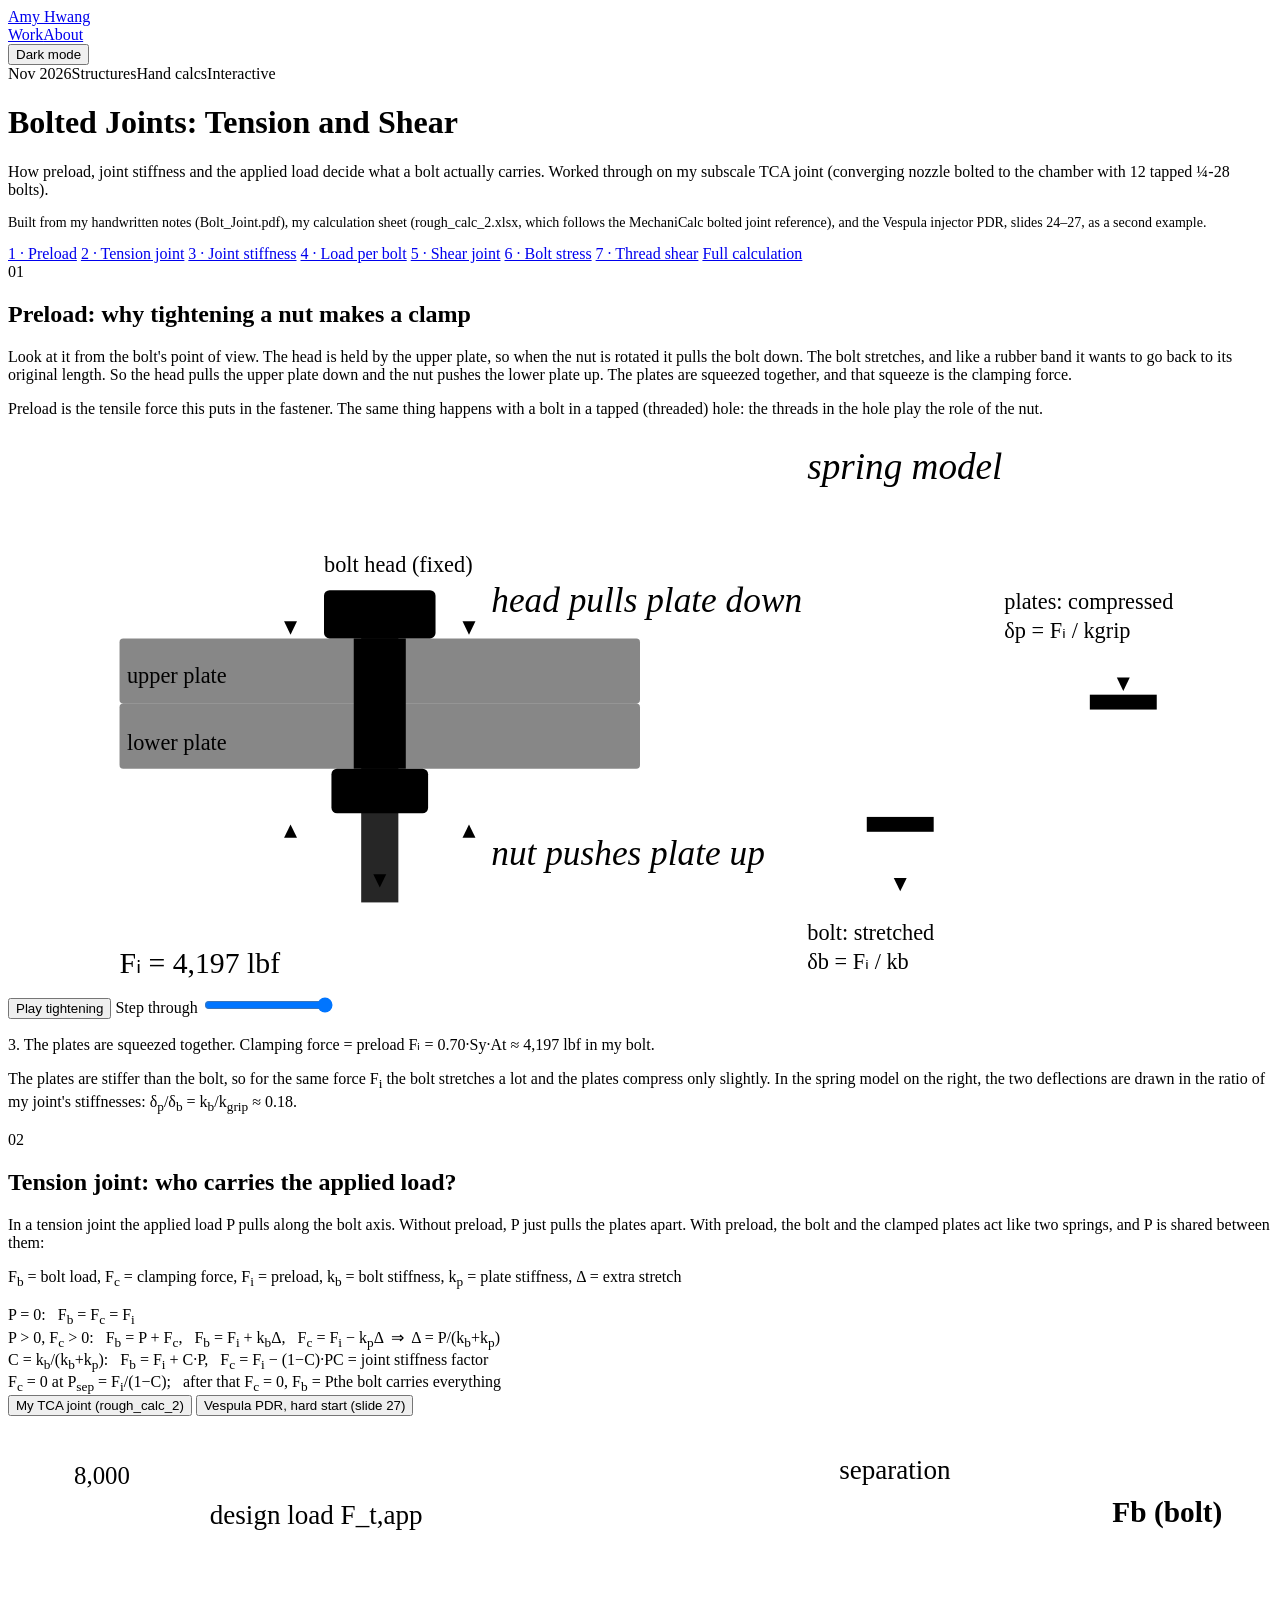
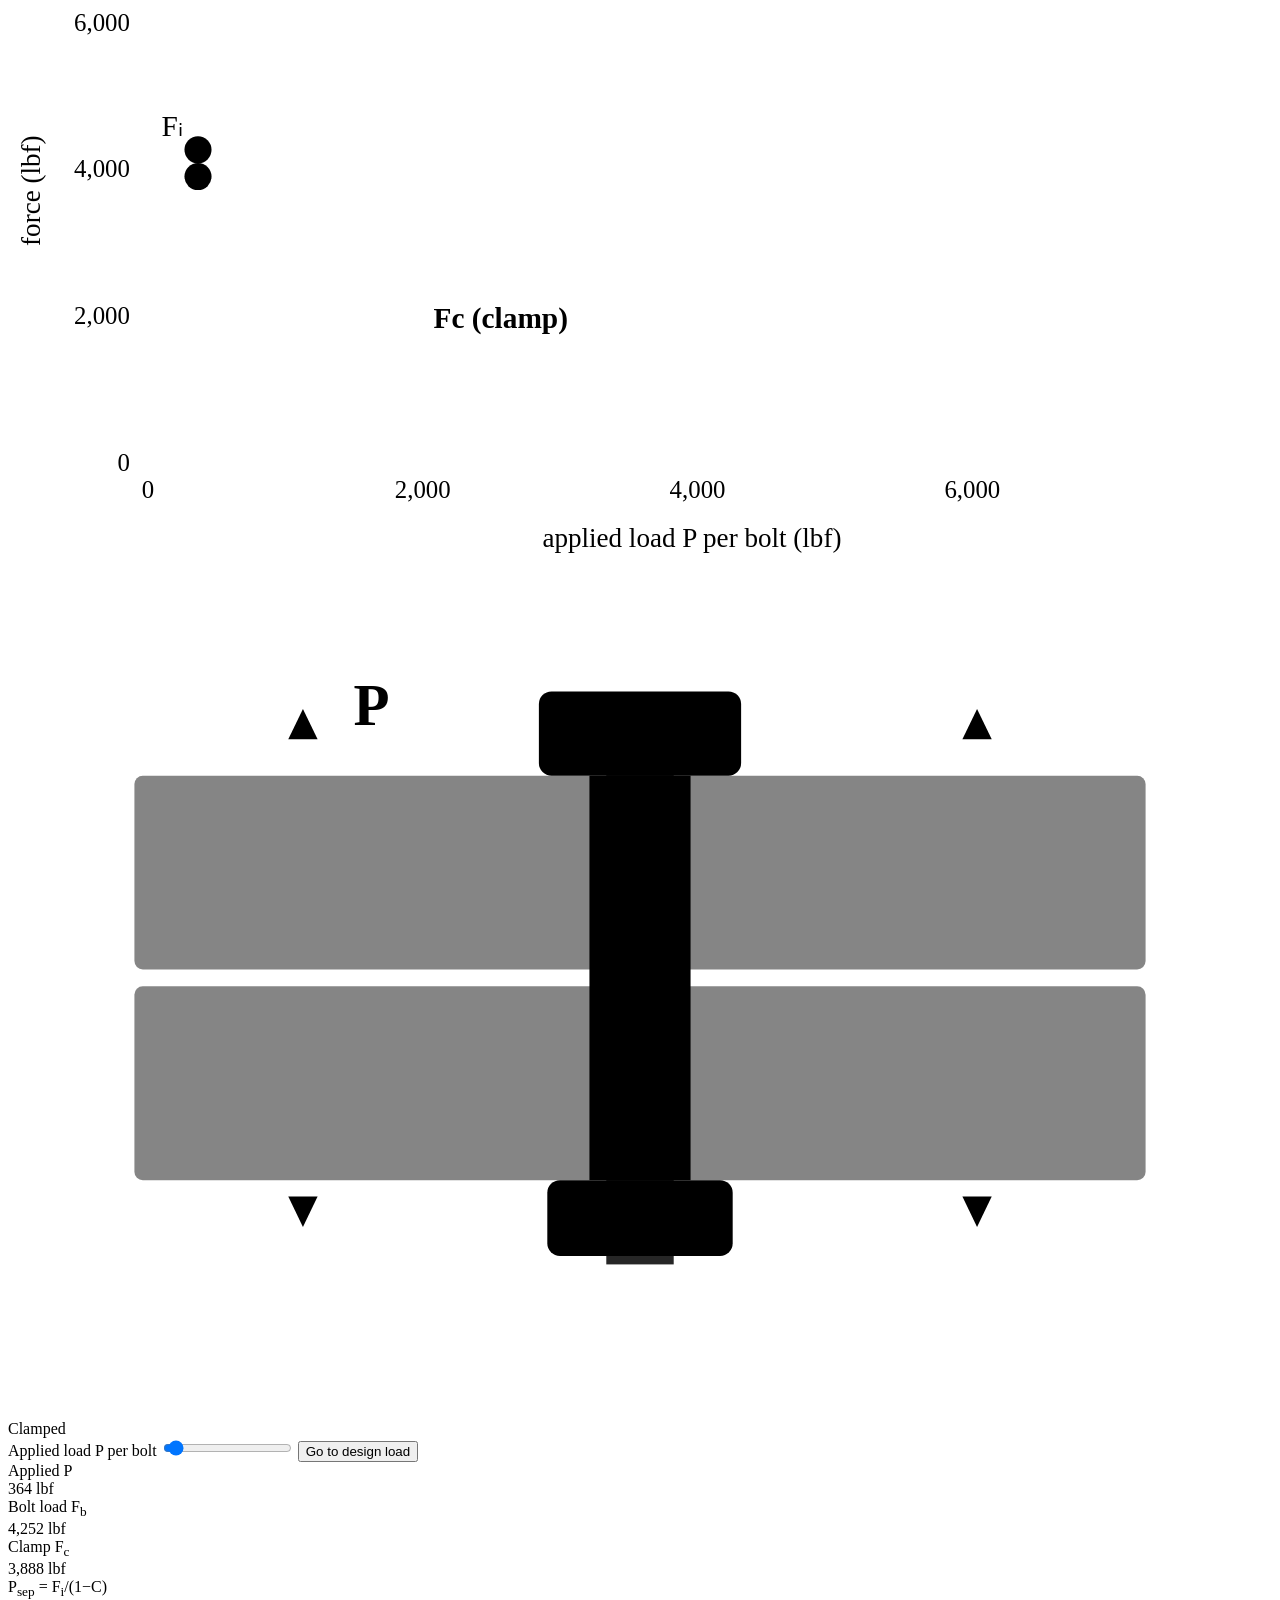
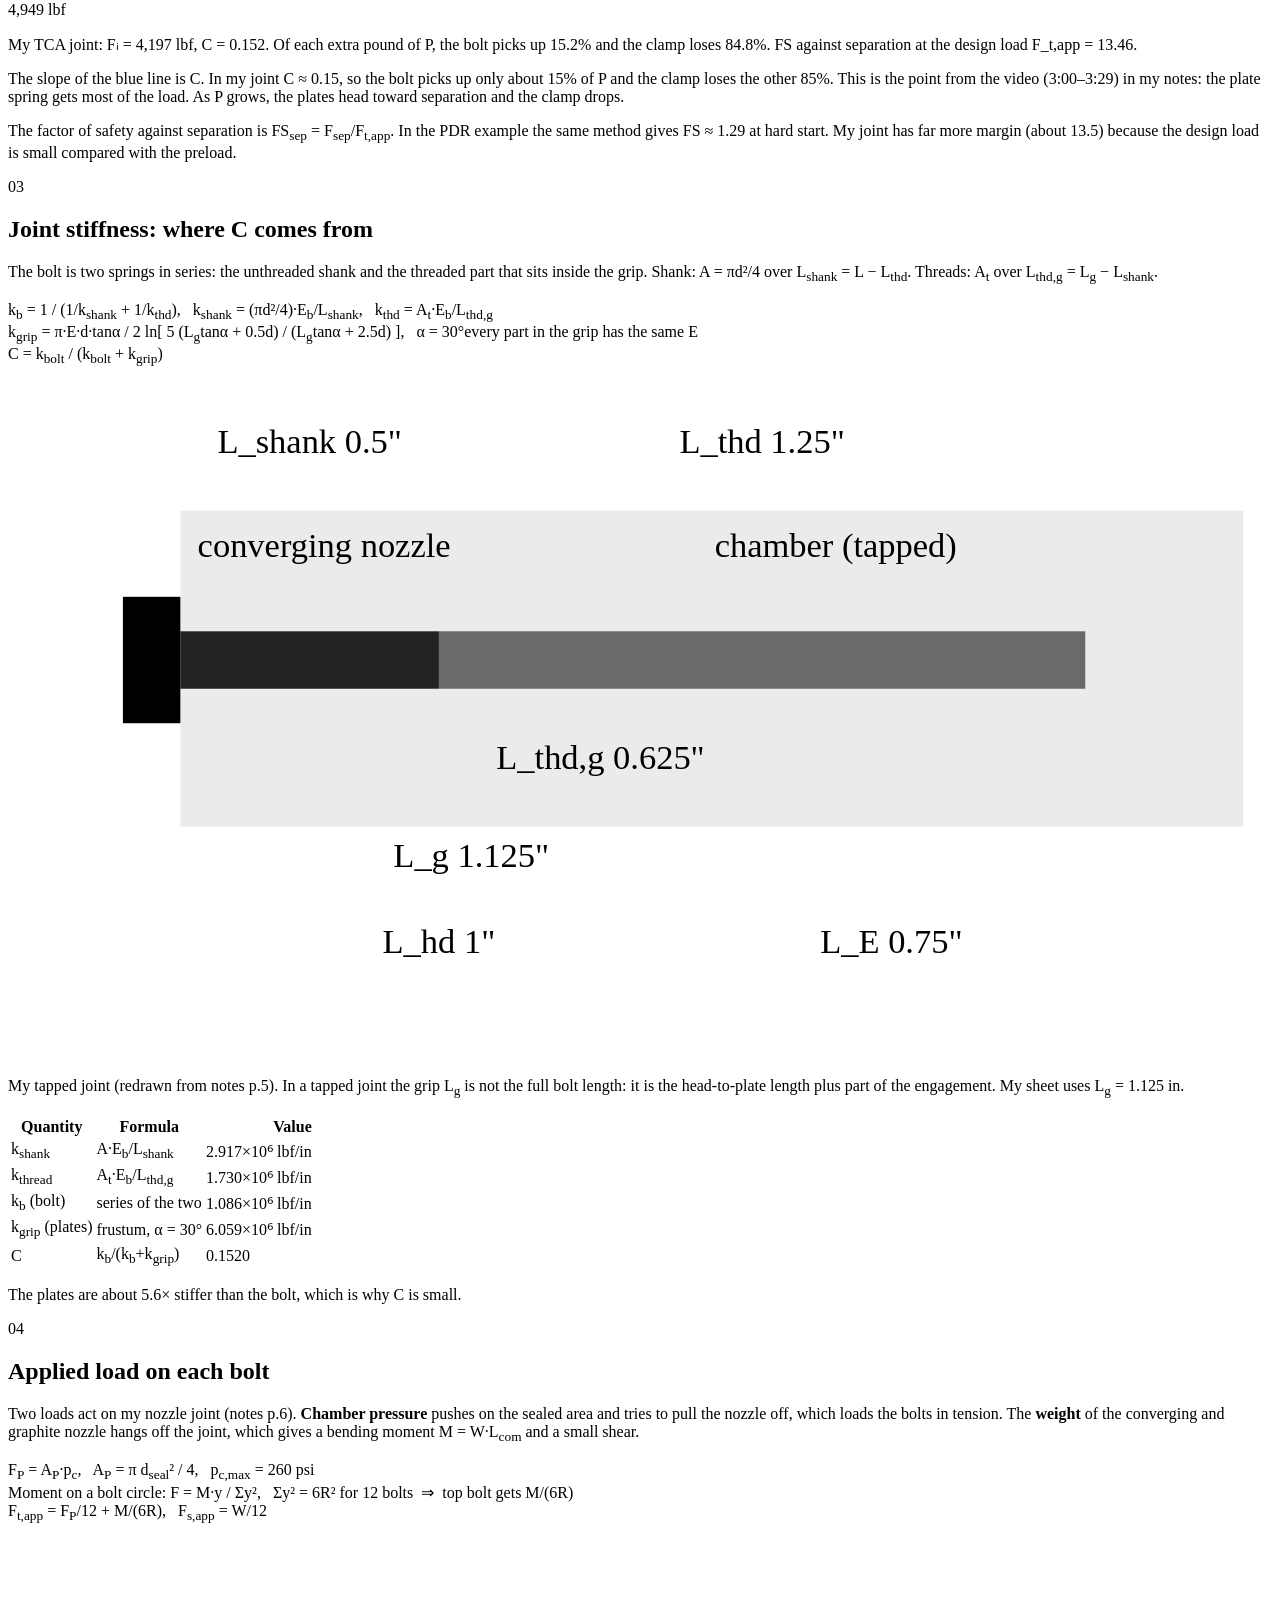
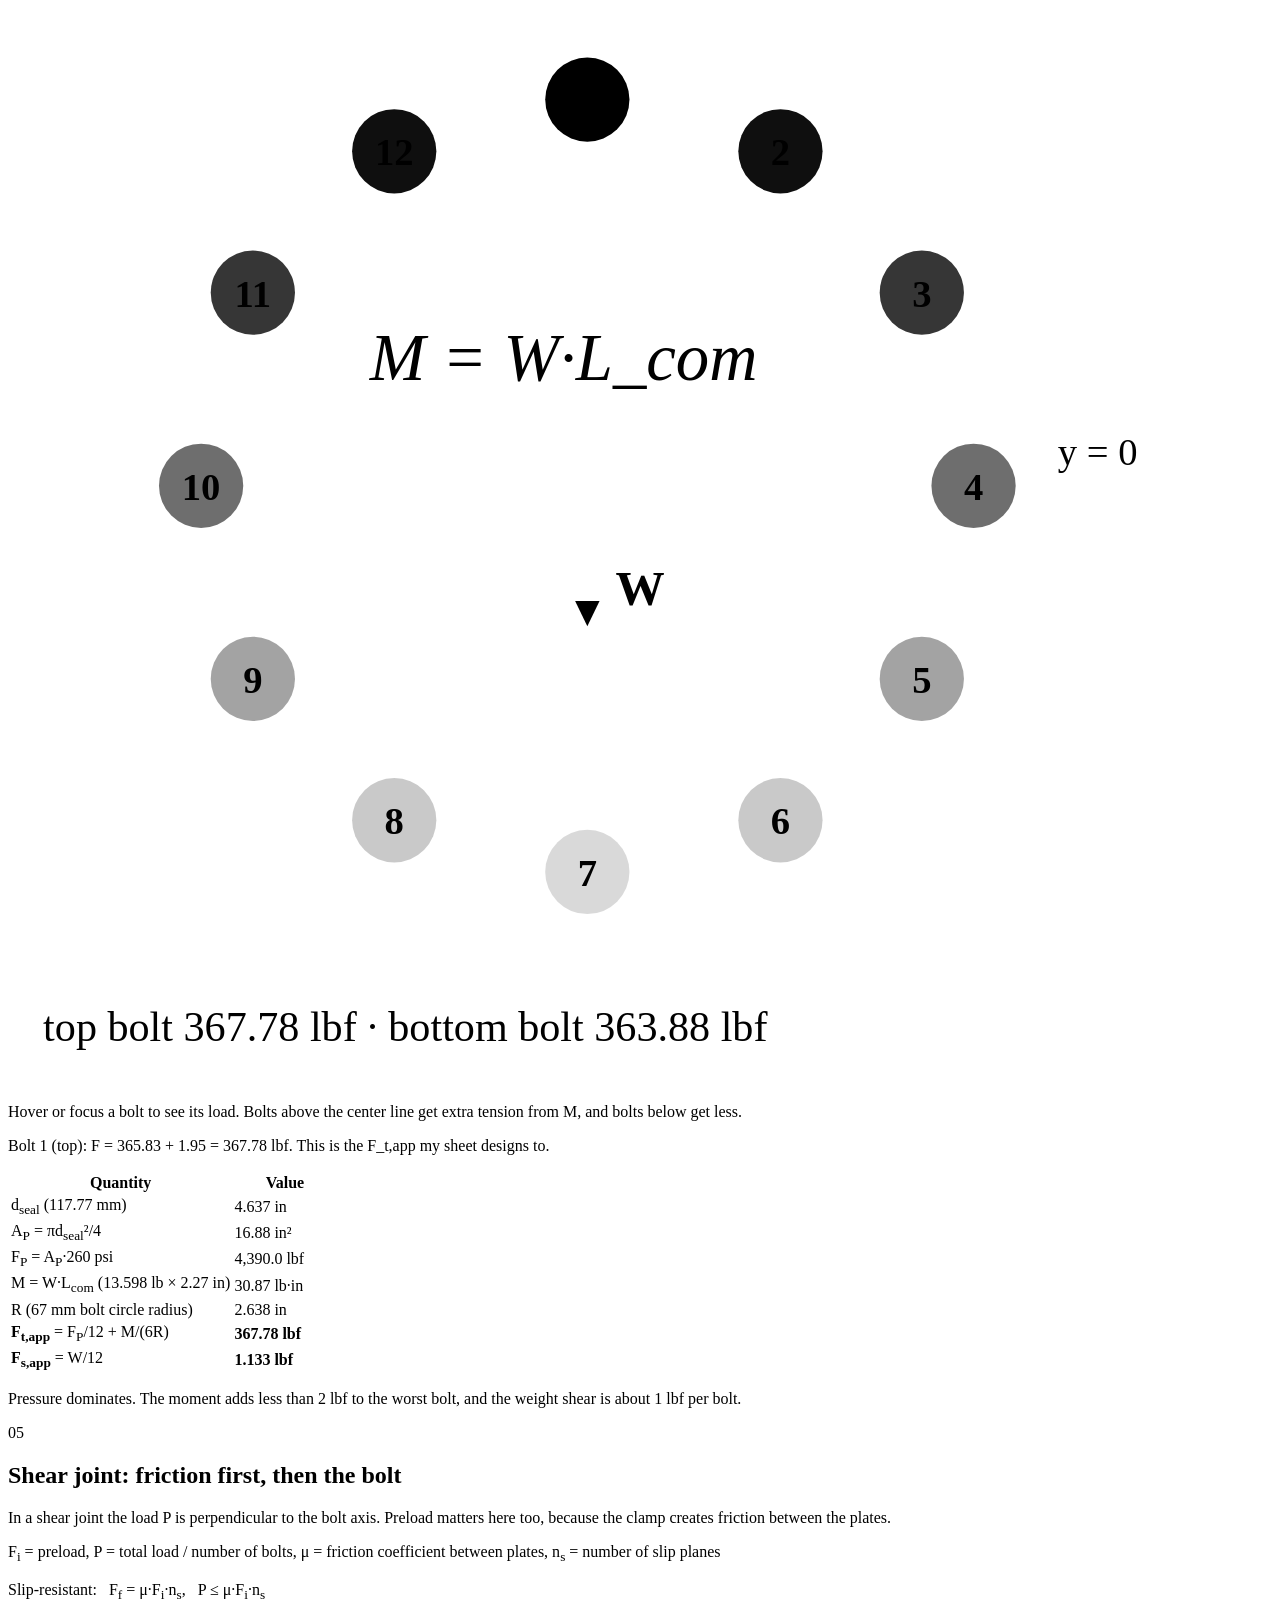
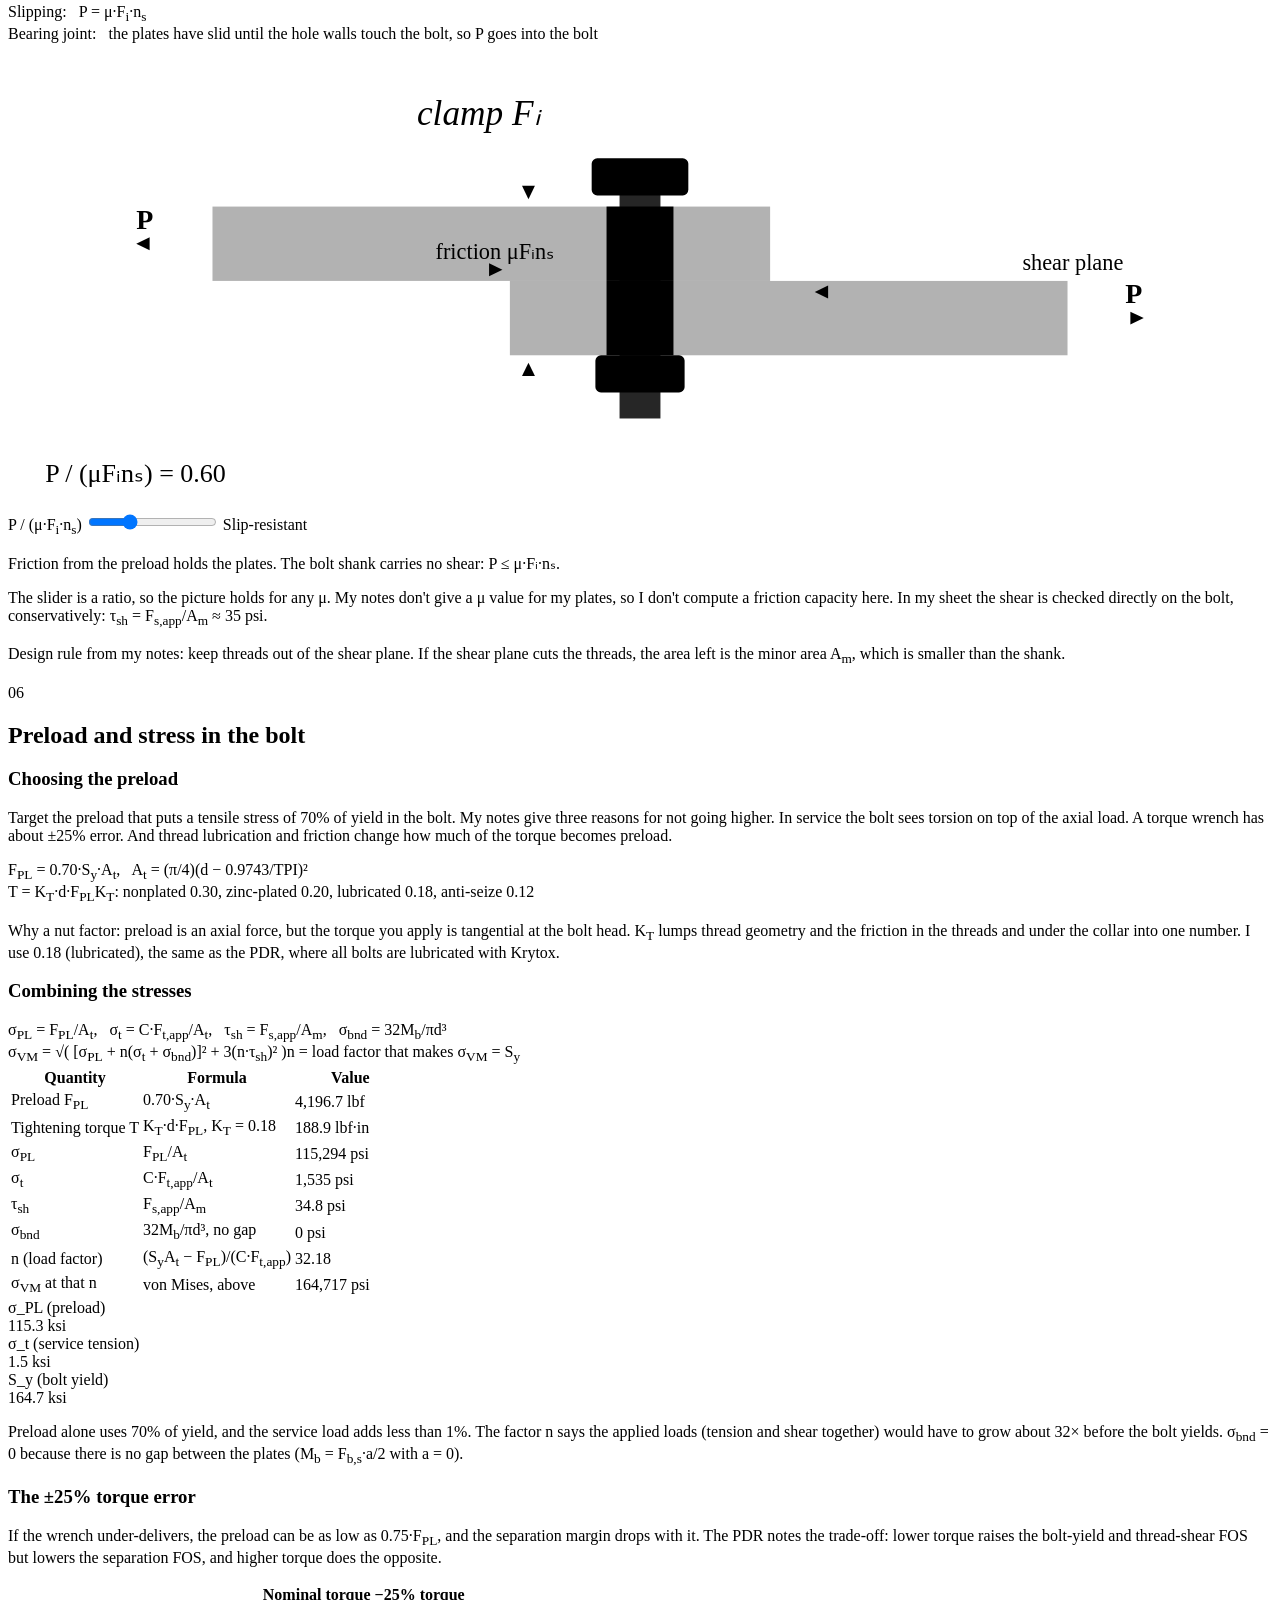
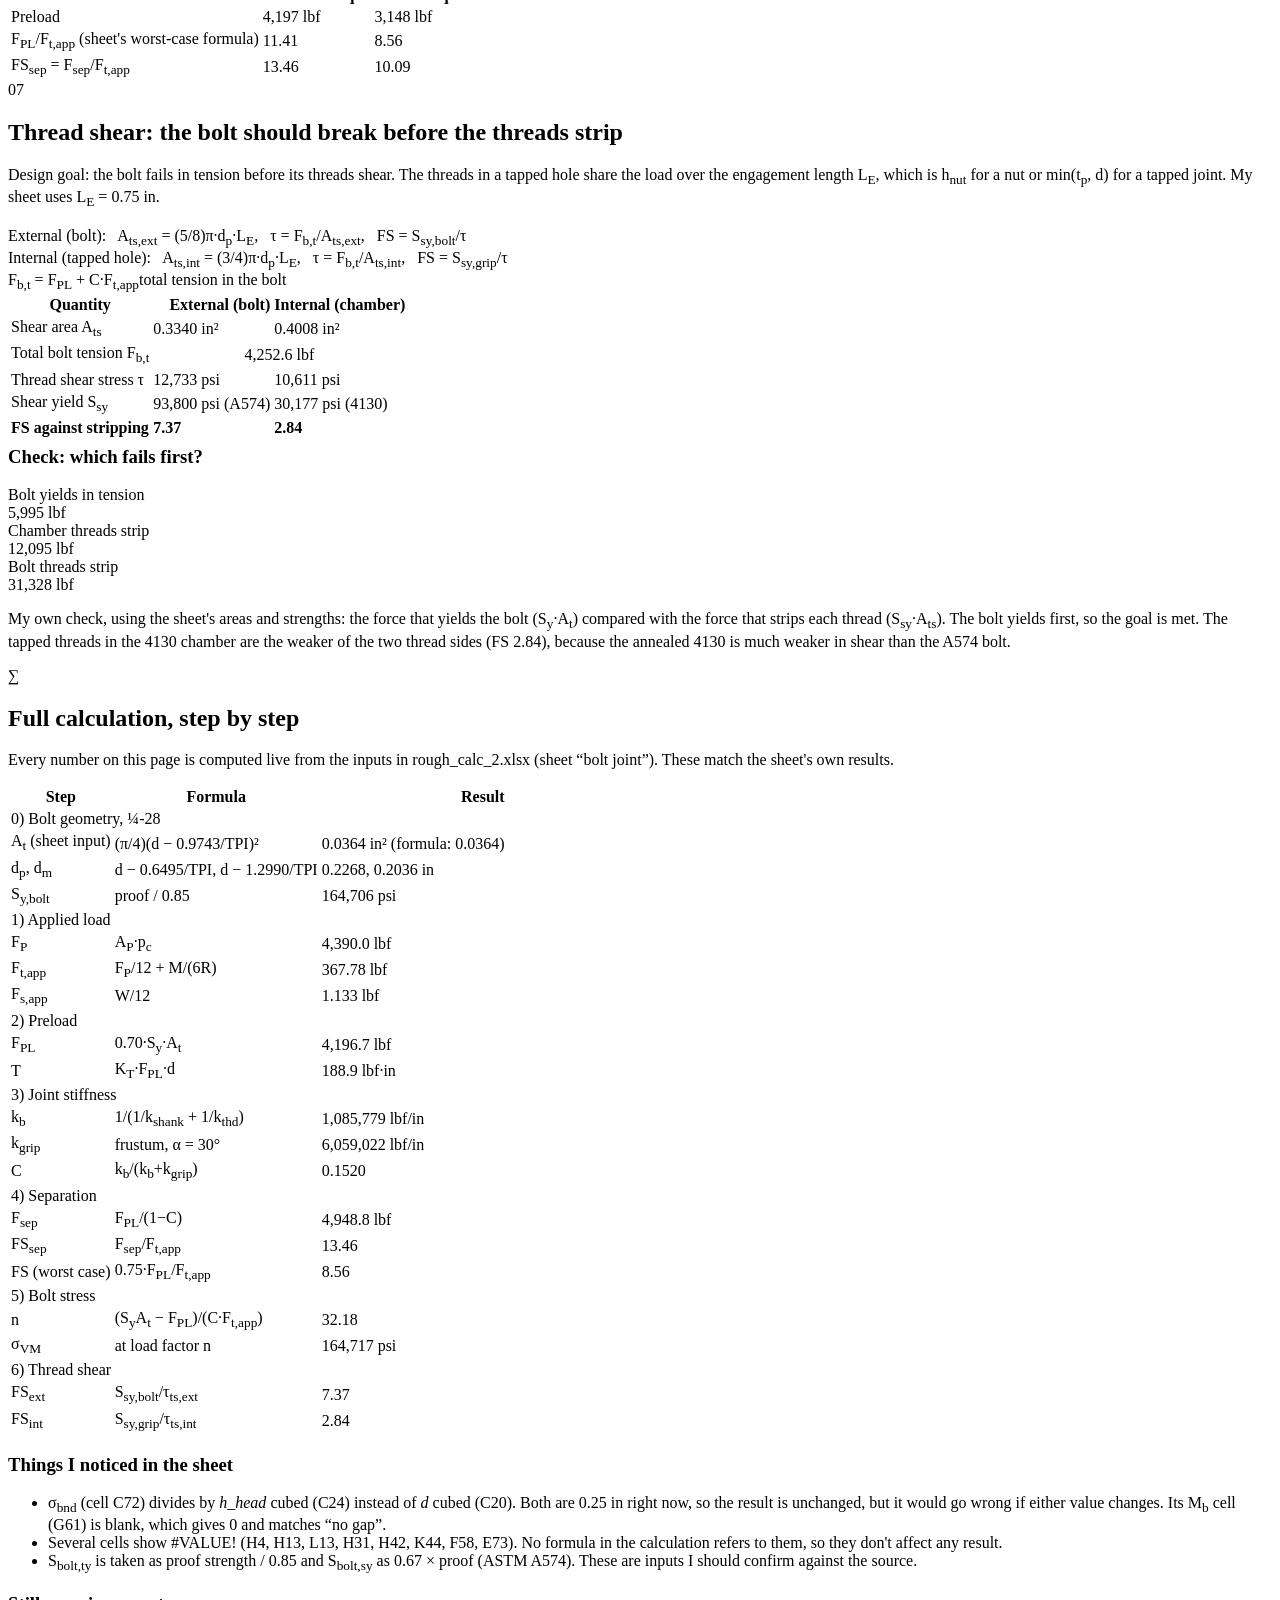
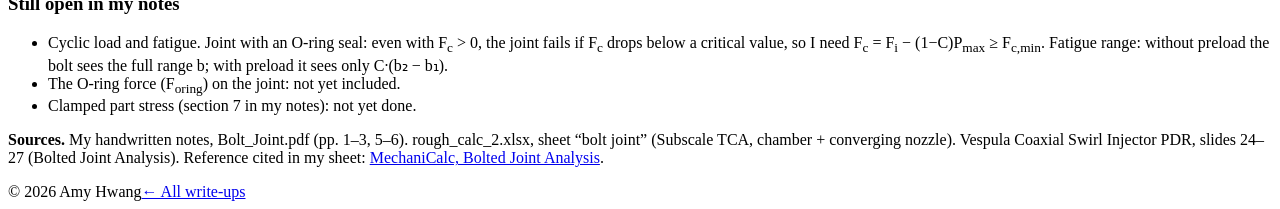
==== bolt-joints.html @ 60f2ed6d "Add files via upload" ====
<!DOCTYPE html>
<html lang="en">
<head>
<meta charset="utf-8">
<meta name="viewport" content="width=device-width, initial-scale=1">
<title>Bolted Joints: Tension and Shear</title>
<link rel="preconnect" href="https://fonts.googleapis.com">
<link rel="preconnect" href="https://fonts.gstatic.com" crossorigin>
<link href="https://fonts.googleapis.com/css2?family=IBM+Plex+Mono:wght@400;500&family=IBM+Plex+Sans:wght@400;500;600&family=Newsreader:ital,opsz,wght@0,6..72,400;0,6..72,500;1,6..72,400&display=swap" rel="stylesheet">
<link rel="stylesheet" href="../assets/site.css">
<script src="../assets/site.js"></script>
<style>
svg text{font-family:var(--f-body)}
svg .hand{font-family:var(--f-display);font-style:italic}
.sources-mini{font-size:14px;color:var(--muted)}
</style>
</head>
<body>
<header class="site-head"><div class="in">
  <a class="brand" href="../index.html"><span class="dot" aria-hidden="true"></span>Amy Hwang</a>
  <nav class="site-nav" aria-label="Main"><a href="../index.html#work" aria-current="page">Work</a><a href="../index.html#about">About</a></nav>
  <button class="theme-btn" type="button">Dark mode</button>
</div></header>
<div class="wrap">

<header class="col post-head">
  <div class="meta"><span>Nov 2026</span><span class="tag">Structures</span><span class="tag">Hand calcs</span><span class="tag">Interactive</span></div>
  <h1>Bolted Joints: Tension and Shear</h1>
  <p class="lede">How preload, joint stiffness and the applied load decide what a bolt actually carries. Worked through on my subscale TCA joint (converging nozzle bolted to the chamber with 12 tapped ¼-28 bolts).</p>
  <p class="sources-mini">Built from my handwritten notes (Bolt_Joint.pdf), my calculation sheet (rough_calc_2.xlsx, which follows the MechaniCalc bolted joint reference), and the Vespula injector PDR, slides 24–27, as a second example.</p>
  <nav class="toc" aria-label="Sections">
    <a href="#preload">1 · Preload</a>
    <a href="#tension">2 · Tension joint</a>
    <a href="#stiffness">3 · Joint stiffness</a>
    <a href="#load">4 · Load per bolt</a>
    <a href="#shear">5 · Shear joint</a>
    <a href="#stress">6 · Bolt stress</a>
    <a href="#threads">7 · Thread shear</a>
    <a href="#calc">Full calculation</a>
  </nav>
</header>

<!-- 1 PRELOAD -->
<section id="preload">
  <div class="col">
    <div class="num">01</div>
    <h2>Preload: why tightening a nut makes a clamp</h2>
    <p>Look at it from the bolt's point of view. The head is held by the upper plate, so when the <span class="n">nut</span> is rotated it pulls the <span class="b">bolt</span> down. The bolt stretches, and like a rubber band it wants to go back to its original length. So the head pulls the upper plate down and the nut pushes the lower plate up. The <span class="g">plates</span> are squeezed together, and that squeeze is the <span class="y">clamping force</span>.</p>
    <p>Preload is the tensile force this puts in the fastener. The same thing happens with a bolt in a tapped (threaded) hole: the threads in the hole play the role of the nut.</p>
  </div>
  <div class="fig">
    <svg id="plSvg" viewBox="0 0 680 300" role="img" aria-label="Animation: nut tightened, bolt stretches, plates compress; spring model on the right"></svg>
    <div class="controls">
      <button class="btn" id="plPlay" type="button">Play tightening</button>
      <label for="plScrub" class="cap">Step through</label>
      <input id="plScrub" type="range" min="0" max="1000" value="1000">
    </div>
    <p class="cap" id="plStep" aria-live="polite"></p>
  </div>
  <div class="col">
    <p>The plates are stiffer than the bolt, so for the same force F<sub>i</sub> the bolt stretches a lot and the plates compress only slightly. In the spring model on the right, the two deflections are drawn in the ratio of my joint's stiffnesses: δ<sub>p</sub>/δ<sub>b</sub> = k<sub>b</sub>/k<sub>grip</sub> ≈ 0.18.</p>
  </div>
</section>

<!-- 2 TENSION -->
<section id="tension">
  <div class="col">
    <div class="num">02</div>
    <h2>Tension joint: who carries the applied load?</h2>
    <p>In a tension joint the applied load P pulls along the bolt axis. Without preload, P just pulls the plates apart. With preload, the bolt and the clamped plates act like two springs, and P is shared between them:</p>
    <p class="cap">F<sub>b</sub> = bolt load, F<sub>c</sub> = clamping force, F<sub>i</sub> = preload, k<sub>b</sub> = bolt stiffness, k<sub>p</sub> = plate stiffness, Δ = extra stretch</p>
  </div>
  <div class="eqs">
    <div class="eq">P = 0: &nbsp; F<sub>b</sub> = F<sub>c</sub> = F<sub>i</sub></div>
    <div class="eq">P &gt; 0, F<sub>c</sub> &gt; 0: &nbsp; F<sub>b</sub> = P + F<sub>c</sub>, &nbsp; F<sub>b</sub> = F<sub>i</sub> + k<sub>b</sub>Δ, &nbsp; F<sub>c</sub> = F<sub>i</sub> − k<sub>p</sub>Δ &nbsp;⇒&nbsp; Δ = P/(k<sub>b</sub>+k<sub>p</sub>)</div>
    <div class="eq">C = k<sub>b</sub>/(k<sub>b</sub>+k<sub>p</sub>): &nbsp; F<sub>b</sub> = F<sub>i</sub> + C·P, &nbsp; F<sub>c</sub> = F<sub>i</sub> − (1−C)·P<span class="lbl">C = joint stiffness factor</span></div>
    <div class="eq">F<sub>c</sub> = 0 at P<sub>sep</sub> = F<sub>i</sub>/(1−C); &nbsp; after that F<sub>c</sub> = 0, F<sub>b</sub> = P<span class="lbl">the bolt carries everything</span></div>
  </div>
  <div class="fig">
    <div class="controls" role="group" aria-label="Choose example joint">
      <button type="button" class="btn preset" data-preset="tca" aria-pressed="true">My TCA joint (rough_calc_2)</button>
      <button type="button" class="btn preset" data-preset="pdr" aria-pressed="false">Vespula PDR, hard start (slide 27)</button>
    </div>
    <div class="two">
      <svg id="tjChart" viewBox="0 0 560 330" role="img" aria-label="Bolt load and clamping force versus applied load"></svg>
      <div style="display:grid;gap:12px">
        <svg id="tjJoint" viewBox="0 0 300 200" role="img" aria-label="Joint showing clamp or separation"></svg>
        <div><span id="tjState" class="chip ok">Clamped</span></div>
      </div>
    </div>
    <div class="controls">
      <label for="tjP" class="cap">Applied load P per bolt</label>
      <input id="tjP" type="range" min="0" max="1000" value="0">
      <button type="button" class="btn" id="tjDesign">Go to design load</button>
    </div>
    <div class="readouts">
      <div class="ro"><div class="k">Applied P</div><div class="v" id="roP"></div></div>
      <div class="ro"><div class="k">Bolt load F<sub>b</sub></div><div class="v b" id="roFb"></div></div>
      <div class="ro"><div class="k">Clamp F<sub>c</sub></div><div class="v g" id="roFc"></div></div>
      <div class="ro"><div class="k">P<sub>sep</sub> = F<sub>i</sub>/(1−C)</div><div class="v" id="roSep"></div></div>
    </div>
    <p class="cap" id="tjNote"></p>
  </div>
  <div class="col">
    <p>The slope of the blue line is C. In my joint C ≈ 0.15, so the bolt picks up only about 15% of P and the clamp loses the other 85%. This is the point from the video (3:00–3:29) in my notes: the plate spring gets most of the load. As P grows, the plates head toward separation and the clamp drops.</p>
    <p>The factor of safety against separation is FS<sub>sep</sub> = F<sub>sep</sub>/F<sub>t,app</sub>. In the PDR example the same method gives FS ≈ 1.29 at hard start. My joint has far more margin (about 13.5) because the design load is small compared with the preload.</p>
  </div>
</section>

<!-- 3 STIFFNESS -->
<section id="stiffness">
  <div class="col">
    <div class="num">03</div>
    <h2>Joint stiffness: where C comes from</h2>
    <p>The bolt is two springs in series: the unthreaded shank and the threaded part that sits inside the grip. Shank: A = πd²/4 over L<sub>shank</sub> = L − L<sub>thd</sub>. Threads: A<sub>t</sub> over L<sub>thd,g</sub> = L<sub>g</sub> − L<sub>shank</sub>.</p>
  </div>
  <div class="eqs">
    <div class="eq">k<sub>b</sub> = 1 / (1/k<sub>shank</sub> + 1/k<sub>thd</sub>), &nbsp; k<sub>shank</sub> = (πd²/4)·E<sub>b</sub>/L<sub>shank</sub>, &nbsp; k<sub>thd</sub> = A<sub>t</sub>·E<sub>b</sub>/L<sub>thd,g</sub></div>
    <div class="eq">k<sub>grip</sub> = π·E·d·tanα / 2 ln[ 5 (L<sub>g</sub>tanα + 0.5d) / (L<sub>g</sub>tanα + 2.5d) ], &nbsp; α = 30°<span class="lbl">every part in the grip has the same E</span></div>
    <div class="eq">C = k<sub>bolt</sub> / (k<sub>bolt</sub> + k<sub>grip</sub>)</div>
  </div>
  <div class="two">
    <div class="fig">
      <svg id="tapSvg" viewBox="0 0 440 240" role="img" aria-label="Tapped joint geometry: converging nozzle clamped to chamber"></svg>
      <p class="cap">My tapped joint (redrawn from notes p.5). In a tapped joint the grip L<sub>g</sub> is not the full bolt length: it is the head-to-plate length plus part of the engagement. My sheet uses L<sub>g</sub> = 1.125 in.</p>
    </div>
    <div class="fig">
      <div class="tablewrap"><table id="stiffTbl"></table></div>
      <p class="cap">The plates are about 5.6× stiffer than the bolt, which is why C is small.</p>
    </div>
  </div>
</section>

<!-- 4 LOAD PER BOLT -->
<section id="load">
  <div class="col">
    <div class="num">04</div>
    <h2>Applied load on each bolt</h2>
    <p>Two loads act on my nozzle joint (notes p.6). <strong>Chamber pressure</strong> pushes on the sealed area and tries to pull the nozzle off, which loads the bolts in tension. The <strong>weight</strong> of the converging and graphite nozzle hangs off the joint, which gives a bending moment M = W·L<sub>com</sub> and a small shear.</p>
  </div>
  <div class="eqs">
    <div class="eq">F<sub>P</sub> = A<sub>P</sub>·p<sub>c</sub>, &nbsp; A<sub>P</sub> = π d<sub>seal</sub>² / 4, &nbsp; p<sub>c,max</sub> = 260 psi</div>
    <div class="eq">Moment on a bolt circle: F = M·y / Σy², &nbsp; Σy² = 6R² for 12 bolts &nbsp;⇒&nbsp; top bolt gets M/(6R)</div>
    <div class="eq">F<sub>t,app</sub> = F<sub>P</sub>/12 + M/(6R), &nbsp; F<sub>s,app</sub> = W/12</div>
  </div>
  <div class="two">
    <div class="fig">
      <svg id="circSvg" viewBox="0 0 360 330" role="img" aria-label="12-bolt circle colored by tensile load"></svg>
      <p class="cap">Hover or focus a bolt to see its load. Bolts above the center line get extra tension from M, and bolts below get less.</p>
      <p class="cap" id="circRead" aria-live="polite"></p>
    </div>
    <div class="fig">
      <div class="tablewrap"><table id="loadTbl"></table></div>
      <p class="cap">Pressure dominates. The moment adds less than 2 lbf to the worst bolt, and the weight shear is about 1 lbf per bolt.</p>
    </div>
  </div>
</section>

<!-- 5 SHEAR -->
<section id="shear">
  <div class="col">
    <div class="num">05</div>
    <h2>Shear joint: friction first, then the bolt</h2>
    <p>In a shear joint the load P is perpendicular to the bolt axis. Preload matters here too, because the clamp creates friction between the plates.</p>
    <p class="cap">F<sub>i</sub> = preload, P = total load / number of bolts, μ = friction coefficient between plates, n<sub>s</sub> = number of slip planes</p>
  </div>
  <div class="eqs">
    <div class="eq">Slip-resistant: &nbsp; F<sub>f</sub> = μ·F<sub>i</sub>·n<sub>s</sub>, &nbsp; P ≤ μ·F<sub>i</sub>·n<sub>s</sub></div>
    <div class="eq">Slipping: &nbsp; P = μ·F<sub>i</sub>·n<sub>s</sub></div>
    <div class="eq">Bearing joint: &nbsp; the plates have slid until the hole walls touch the bolt, so P goes into the bolt</div>
  </div>
  <div class="fig">
    <svg id="shSvg" viewBox="0 0 680 250" role="img" aria-label="Single-shear joint: plates hold by friction, then slip into bearing"></svg>
    <div class="controls">
      <label for="shR" class="cap">P / (μ·F<sub>i</sub>·n<sub>s</sub>)</label>
      <input id="shR" type="range" min="0" max="200" value="60">
      <span id="shState" class="chip ok">Slip-resistant</span>
    </div>
    <p class="cap" id="shNote" aria-live="polite"></p>
  </div>
  <div class="col">
    <p>The slider is a ratio, so the picture holds for any μ. My notes don't give a μ value for my plates, so I don't compute a friction capacity here. In my sheet the shear is checked directly on the bolt, conservatively: τ<sub>sh</sub> = F<sub>s,app</sub>/A<sub>m</sub> ≈ 35 psi.</p>
    <p>Design rule from my notes: keep threads out of the shear plane. If the shear plane cuts the threads, the area left is the minor area A<sub>m</sub>, which is smaller than the shank.</p>
  </div>
</section>

<!-- 6 STRESS -->
<section id="stress">
  <div class="col">
    <div class="num">06</div>
    <h2>Preload and stress in the bolt</h2>
    <h3>Choosing the preload</h3>
    <p>Target the preload that puts a tensile stress of 70% of yield in the bolt. My notes give three reasons for not going higher. In service the bolt sees torsion on top of the axial load. A torque wrench has about ±25% error. And thread lubrication and friction change how much of the torque becomes preload.</p>
  </div>
  <div class="eqs">
    <div class="eq">F<sub>PL</sub> = 0.70·S<sub>y</sub>·A<sub>t</sub>, &nbsp; A<sub>t</sub> = (π/4)(d − 0.9743/TPI)²</div>
    <div class="eq">T = K<sub>T</sub>·d·F<sub>PL</sub><span class="lbl">K<sub>T</sub>: nonplated 0.30, zinc-plated 0.20, lubricated 0.18, anti-seize 0.12</span></div>
  </div>
  <div class="col">
    <p>Why a nut factor: preload is an axial force, but the torque you apply is tangential at the bolt head. K<sub>T</sub> lumps thread geometry and the friction in the threads and under the collar into one number. I use 0.18 (lubricated), the same as the PDR, where all bolts are lubricated with Krytox.</p>
    <h3>Combining the stresses</h3>
  </div>
  <div class="eqs">
    <div class="eq">σ<sub>PL</sub> = F<sub>PL</sub>/A<sub>t</sub>, &nbsp; σ<sub>t</sub> = C·F<sub>t,app</sub>/A<sub>t</sub>, &nbsp; τ<sub>sh</sub> = F<sub>s,app</sub>/A<sub>m</sub>, &nbsp; σ<sub>bnd</sub> = 32M<sub>b</sub>/πd³</div>
    <div class="eq">σ<sub>VM</sub> = √( [σ<sub>PL</sub> + n(σ<sub>t</sub> + σ<sub>bnd</sub>)]² + 3(n·τ<sub>sh</sub>)² )<span class="lbl">n = load factor that makes σ<sub>VM</sub> = S<sub>y</sub></span></div>
  </div>
  <div class="fig">
    <div class="tablewrap"><table id="stressTbl"></table></div>
    <div class="compare" id="stressBars"></div>
    <p class="cap">Preload alone uses 70% of yield, and the service load adds less than 1%. The factor n says the applied loads (tension and shear together) would have to grow about 32× before the bolt yields. σ<sub>bnd</sub> = 0 because there is no gap between the plates (M<sub>b</sub> = F<sub>b,s</sub>·a/2 with a = 0).</p>
  </div>
  <div class="col">
    <h3>The ±25% torque error</h3>
    <p>If the wrench under-delivers, the preload can be as low as 0.75·F<sub>PL</sub>, and the separation margin drops with it. The PDR notes the trade-off: lower torque raises the bolt-yield and thread-shear FOS but lowers the separation FOS, and higher torque does the opposite.</p>
  </div>
  <div class="fig"><div class="tablewrap"><table id="worstTbl"></table></div></div>
</section>

<!-- 7 THREADS -->
<section id="threads">
  <div class="col">
    <div class="num">07</div>
    <h2>Thread shear: the bolt should break before the threads strip</h2>
    <p>Design goal: the bolt fails in tension before its threads shear. The threads in a tapped hole share the load over the engagement length L<sub>E</sub>, which is h<sub>nut</sub> for a nut or min(t<sub>p</sub>, d) for a tapped joint. My sheet uses L<sub>E</sub> = 0.75 in.</p>
  </div>
  <div class="eqs">
    <div class="eq">External (bolt): &nbsp; A<sub>ts,ext</sub> = (5/8)π·d<sub>p</sub>·L<sub>E</sub>, &nbsp; τ = F<sub>b,t</sub>/A<sub>ts,ext</sub>, &nbsp; FS = S<sub>sy,bolt</sub>/τ</div>
    <div class="eq">Internal (tapped hole): &nbsp; A<sub>ts,int</sub> = (3/4)π·d<sub>p</sub>·L<sub>E</sub>, &nbsp; τ = F<sub>b,t</sub>/A<sub>ts,int</sub>, &nbsp; FS = S<sub>sy,grip</sub>/τ</div>
    <div class="eq">F<sub>b,t</sub> = F<sub>PL</sub> + C·F<sub>t,app</sub><span class="lbl">total tension in the bolt</span></div>
  </div>
  <div class="fig">
    <div class="tablewrap"><table id="thdTbl"></table></div>
    <h3 style="margin-top:6px">Check: which fails first?</h3>
    <div class="compare" id="failBars"></div>
    <p class="cap">My own check, using the sheet's areas and strengths: the force that yields the bolt (S<sub>y</sub>·A<sub>t</sub>) compared with the force that strips each thread (S<sub>sy</sub>·A<sub>ts</sub>). The bolt yields first, so the goal is met. The tapped threads in the 4130 chamber are the weaker of the two thread sides (FS 2.84), because the annealed 4130 is much weaker in shear than the A574 bolt.</p>
  </div>
</section>

<!-- FULL CALC -->
<section id="calc">
  <div class="col">
    <div class="num">∑</div>
    <h2>Full calculation, step by step</h2>
    <p>Every number on this page is computed live from the inputs in rough_calc_2.xlsx (sheet “bolt joint”). These match the sheet's own results.</p>
  </div>
  <div class="fig"><div class="tablewrap"><table id="calcTbl"></table></div></div>

  <div class="callout">
    <h3>Things I noticed in the sheet</h3>
    <ul>
      <li>σ<sub>bnd</sub> (cell C72) divides by <em>h_head</em> cubed (C24) instead of <em>d</em> cubed (C20). Both are 0.25 in right now, so the result is unchanged, but it would go wrong if either value changes. Its M<sub>b</sub> cell (G61) is blank, which gives 0 and matches “no gap”.</li>
      <li>Several cells show #VALUE! (H4, H13, L13, H31, H42, K44, F58, E73). No formula in the calculation refers to them, so they don't affect any result.</li>
      <li>S<sub>bolt,ty</sub> is taken as proof strength / 0.85 and S<sub>bolt,sy</sub> as 0.67 × proof (ASTM A574). These are inputs I should confirm against the source.</li>
    </ul>
  </div>
  <div class="callout">
    <h3>Still open in my notes</h3>
    <ul>
      <li>Cyclic load and fatigue. Joint with an O-ring seal: even with F<sub>c</sub> &gt; 0, the joint fails if F<sub>c</sub> drops below a critical value, so I need F<sub>c</sub> = F<sub>i</sub> − (1−C)P<sub>max</sub> ≥ F<sub>c,min</sub>. Fatigue range: without preload the bolt sees the full range b; with preload it sees only C·(b₂ − b₁).</li>
      <li>The O-ring force (F<sub>oring</sub>) on the joint: not yet included.</li>
      <li>Clamped part stress (section 7 in my notes): not yet done.</li>
    </ul>
  </div>
</section>

<div class="sources">
  <p><strong>Sources.</strong> My handwritten notes, Bolt_Joint.pdf (pp. 1–3, 5–6). rough_calc_2.xlsx, sheet “bolt joint” (Subscale TCA, chamber + converging nozzle). Vespula Coaxial Swirl Injector PDR, slides 24–27 (Bolted Joint Analysis). Reference cited in my sheet: <a href="https://mechanicalc.com/reference/bolted-joint-analysis">MechaniCalc, Bolted Joint Analysis</a>.</p>
</div>
</div>
<footer class="site-foot"><div class="in"><span>© <span id="year">2026</span> Amy Hwang</span><a href="../index.html">← All write-ups</a></div></footer>

<script>
(function(){
"use strict";
const reduce = window.matchMedia && window.matchMedia("(prefers-reduced-motion: reduce)").matches;
const NS = "http://www.w3.org/2000/svg";
const C = {bolt:"var(--ink)",nut:"var(--mid)",plate:"var(--mid)",hl:"var(--accent-text)",red:"var(--accent-text)",ink:"var(--ink)",muted:"var(--muted)",line:"var(--line)",panel:"var(--bg)"};
const f = (x,dg=1)=> (isFinite(x)? x.toLocaleString("en-US",{minimumFractionDigits:dg,maximumFractionDigits:dg}) : "—");
const clamp=(x,a,b)=>Math.max(a,Math.min(b,x));
const ease=t=>t<.5?2*t*t:1-Math.pow(-2*t+2,2)/2;
function el(tag,attrs,parent){const e=document.createElementNS(NS,tag);for(const k in attrs){const v=String(attrs[k]);if((k==="fill"||k==="stroke")&&v.indexOf("var(")===0)e.style[k]=v;else e.setAttribute(k,v);}if(parent)parent.appendChild(e);return e;}
function txt(parent,x,y,s,attrs={}){const t=el("text",Object.assign({x,y,fill:C.ink,"font-size":13},attrs),parent);t.textContent=s;return t;}
function spring(x,y1,y2,coils,w){let d=`M${x},${y1}`;const n=coils*2,lead=6,h=(y2-y1-2*lead)/n;d+=` L${x},${y1+lead}`;for(let i=0;i<n;i++){d+=` L${x+(i%2?-w:w)},${y1+lead+h*(i+.5)}`;}d+=` L${x},${y2-lead} L${x},${y2}`;return d;}
function arrow(parent,x1,y1,x2,y2,color,w=2.5){
  const g=el("g",{},parent);el("line",{x1,y1,x2,y2,stroke:color,"stroke-width":w},g);
  const a=Math.atan2(y2-y1,x2-x1),s=8;
  el("path",{d:`M${x2},${y2} L${x2-s*Math.cos(a-.45)},${y2-s*Math.sin(a-.45)} L${x2-s*Math.cos(a+.45)},${y2-s*Math.sin(a+.45)} Z`,fill:color},g);return g;}

/* ---------- Inputs from rough_calc_2.xlsx (sheet "bolt joint") ---------- */
const I = {W:13.598, Lcom:2.27, dseal:117.77/25.4, R:67/25.4,
  L:1.75, Lthd:1.25, Lg:1.125, LE:0.75, Lhd:1, Lthdg:0.625, d:0.25, TPI:28, dm:0.2036, dp:0.2268,
  A:0.0491, At:0.0364, Am:0.0326, Eb:29.7e6, proof:140000, Eg:29.7e6, Sgty:52300, pc:260, KT:0.18, nb:12};
const R = {};
R.Sty = I.proof/0.85; R.Ssy = 0.67*I.proof; R.Sgsy = I.Sgty*0.577;
R.Lshank = I.L - I.Lthd;
R.AP = Math.PI/4*I.dseal**2; R.FP = R.AP*I.pc; R.M = I.W*I.Lcom;
R.Ftapp = R.FP/12 + 2*R.M/(12*I.R); R.Fsapp = I.W/12;
R.FPL = 0.7*R.Sty*I.At; R.T = I.KT*R.FPL*I.d;
R.kshank = I.A*I.Eb/R.Lshank; R.kthd = I.At*I.Eb/I.Lthdg; R.kb = R.kshank*R.kthd/(R.kshank+R.kthd);
const ta = Math.tan(Math.PI/6);
R.kgrip = Math.PI*I.Eg*I.d*ta/(2*Math.log(5*(I.Lg*ta+0.5*I.d)/(I.Lg*ta+2.5*I.d)));
R.C = R.kb/(R.kb+R.kgrip); R.Fsep = R.FPL/(1-R.C); R.FSsep = R.Fsep/R.Ftapp;
R.FPLmin = 0.75*R.FPL; R.FSworst = R.FPLmin/R.Ftapp; R.FsepWorst = R.FPLmin/(1-R.C); R.FSsepWorst=R.FsepWorst/R.Ftapp;
R.n = (R.Sty*I.At - R.FPL)/(R.C*R.Ftapp);
R.sPL = R.FPL/I.At; R.st = R.C*R.Ftapp/I.At; R.tsh = R.Fsapp/I.Am; R.sbnd = 0;
R.sVM = Math.sqrt((R.sPL+R.n*(R.st+R.sbnd))**2 + 3*(R.n*R.tsh)**2);
R.Atsext = 5/8*Math.PI*I.dp*I.LE; R.Atsint = 3/4*Math.PI*I.dp*I.LE;
R.Fbt = R.FPL + R.C*R.Ftapp; R.tsext = R.Fbt/R.Atsext; R.tsint = R.Fbt/R.Atsint;
R.FSext = R.Ssy/R.tsext; R.FSint = R.Sgsy/R.tsint;
R.Fyield = R.Sty*I.At; R.Fstripext = R.Ssy*R.Atsext; R.Fstripint = R.Sgsy*R.Atsint;
R.AtCheck = Math.PI/4*(I.d-0.9743/I.TPI)**2;

/* ---------- 1. Preload animation ---------- */
(function(){
  const svg=document.getElementById("plSvg"), scrub=document.getElementById("plScrub"), stepEl=document.getElementById("plStep");
  const ratio = R.kb/R.kgrip; // δp/δb
  function draw(p){
    svg.innerHTML="";
    const a=ease(clamp(p/0.45,0,1)), b=ease(clamp((p-0.45)/0.55,0,1));
    const cx=200, comp=10*ratio/0.18*b; // plate squeeze in px (exaggerated)
    const topY=110, mid=150-comp/2, bot=190-comp;
    // plates
    el("rect",{x:60,y:topY,width:280,height:mid-topY,rx:2,fill:C.plate,"fill-opacity":.22+.25*b,stroke:C.plate},svg);
    el("rect",{x:60,y:mid,width:280,height:bot-mid,rx:2,fill:C.plate,"fill-opacity":.22+.25*b,stroke:C.plate},svg);
    el("rect",{x:cx-14,y:topY,width:28,height:bot-topY,fill:"var(--bg)"},svg);
    // bolt shank + threads
    const tail=252;
    el("rect",{x:cx-10,y:92,width:20,height:tail-92,fill:C.bolt,"fill-opacity":.85},svg);
    for(let y=168;y<tail-2;y+=7) el("line",{x1:cx-10,y1:y,x2:cx+10,y2:y+5,stroke:"var(--bg)","stroke-width":1.4},svg);
    el("rect",{x:cx-30,y:84,width:60,height:26,rx:3,fill:C.bolt},svg);
    // nut
    const nutTop = 214 - (214-bot)*a;
    el("rect",{x:cx-26,y:nutTop,width:52,height:24,rx:3,fill:C.nut},svg);
    const rot=(p*6)%1;
    for(let k=0;k<3;k++){const xx=cx-26+((rot+k/3)%1)*52; el("line",{x1:xx,y1:nutTop+3,x2:xx,y2:nutTop+21,stroke:"var(--bg)","stroke-opacity":.5,"stroke-width":2},svg);}
    if(a>0 && a<1 || (p<0.45 && p>0)) arrow(svg,cx+44,nutTop+26,cx+44,nutTop+6,C.nut,2);
    // forces
    if(b>0.02){
      const L=18+22*b;
      arrow(svg,cx-48,topY-L-2,cx-48,topY-2,C.red); arrow(svg,cx+48,topY-L-2,cx+48,topY-2,C.red);
      arrow(svg,cx-48,bot+L+28,cx-48,bot+30,C.red); arrow(svg,cx+48,bot+L+28,cx+48,bot+30,C.red);
      txt(svg,cx+60,topY-14,"head pulls plate down",{class:"hand","font-size":19,fill:C.red});
      txt(svg,cx+60,bot+52,"nut pushes plate up",{class:"hand","font-size":19,fill:C.red});
      // tension arrows inside bolt
      arrow(svg,cx,140,cx,100,C.ink,1.6); arrow(svg,cx,200,cx,244,C.ink,1.6);
    }
    txt(svg,64,topY+24,"upper plate",{fill:C.ink,"font-size":12});
    txt(svg,64,bot-10,"lower plate",{fill:C.ink,"font-size":12});
    txt(svg,cx-30,74,"bolt head (fixed)",{fill:C.bolt,"font-size":12});
    // force counter
    txt(svg,60,290,`Fᵢ = ${f(R.FPL*b,0)} lbf`,{"font-size":16,"font-family":"IBM Plex Mono, monospace",fill:C.hl});
    // spring model
    el("line",{x1:420,y1:40,x2:640,y2:40,stroke:C.muted,"stroke-width":2},svg);
    for(let x=424;x<640;x+=10) el("line",{x1:x,y1:40,x2:x-6,y2:32,stroke:C.muted},svg);
    const db=46*b, dpx=46*ratio*b;
    el("path",{d:spring(480,40,160+db,7,14),stroke:C.bolt,"stroke-width":2.4,fill:"none"},svg);
    el("rect",{x:462,y:160+db,width:36,height:8,fill:C.bolt},svg);
    if(b>0.02) arrow(svg,480,172+db,480,200+db,C.red);
    el("line",{x1:560,y1:262,x2:640,y2:262,stroke:C.muted,"stroke-width":2},svg);
    for(let x=564;x<640;x+=10) el("line",{x1:x,y1:262,x2:x-6,y2:270,stroke:C.muted},svg);
    el("path",{d:spring(600,140+dpx,262,7,14),stroke:C.plate,"stroke-width":2.4,fill:"none"},svg);
    el("rect",{x:582,y:132+dpx,width:36,height:8,fill:C.plate},svg);
    if(b>0.02) arrow(svg,600,104+dpx,600,130+dpx,C.red);
    txt(svg,430,272,"bolt: stretched",{fill:C.bolt,"font-size":12});
    txt(svg,430,288,"δb = Fᵢ / kb",{fill:C.bolt,"font-size":12});
    txt(svg,536,94,"plates: compressed",{fill:C.ink,"font-size":12});
    txt(svg,536,110,"δp = Fᵢ / kgrip",{fill:C.ink,"font-size":12});
    txt(svg,430,24,"spring model",{class:"hand","font-size":20,fill:C.hl});
    stepEl.textContent = p<0.02? "Start: everything loose, no force anywhere."
      : p<0.45? "1. Turn the nut. It pulls the bolt down while the head is held by the upper plate."
      : p<0.98? "2. The bolt stretches and wants its length back, so the head pulls the upper plate down and the nut pushes the lower plate up."
      : "3. The plates are squeezed together. Clamping force = preload Fᵢ = 0.70·Sy·At ≈ "+f(R.FPL,0)+" lbf in my bolt.";
  }
  let raf=null;
  function play(){ if(raf)cancelAnimationFrame(raf); if(reduce){scrub.value=1000;draw(1);return;}
    const t0=performance.now(),D=4200; const tick=now=>{const p=clamp((now-t0)/D,0,1);scrub.value=Math.round(p*1000);draw(p);if(p<1)raf=requestAnimationFrame(tick);};raf=requestAnimationFrame(tick);}
  document.getElementById("plPlay").addEventListener("click",play);
  scrub.addEventListener("input",()=>{if(raf)cancelAnimationFrame(raf);draw(scrub.value/1000);});
  draw(1);
})();

/* ---------- 2. Tension joint ---------- */
(function(){
  const presets={
    tca:{name:"My TCA joint",Fi:R.FPL,C:R.C,Pd:R.Ftapp,dl:"design load F_t,app"},
    pdr:{name:"PDR hard start",Fi:2544,C:0.09325327,Pd:2166.66667,dl:"hard-start load per bolt"}
  };
  let cur=presets.tca;
  const chart=document.getElementById("tjChart"), joint=document.getElementById("tjJoint"), sl=document.getElementById("tjP");
  const state=document.getElementById("tjState"), note=document.getElementById("tjNote");
  const W=560,H=330,ml=62,mr=16,mt=16,mb=44;
  function Pmax(){return 1.6*cur.Fi/(1-cur.C);}
  function render(){
    const Psep=cur.Fi/(1-cur.C), Pm=Pmax(), P=sl.value/1000*Pm;
    const sep=P>=Psep, Fb=sep?P:cur.Fi+cur.C*P, Fc=sep?0:cur.Fi-(1-cur.C)*P;
    const ymax=Pm*1.05;
    const X=p=>ml+(W-ml-mr)*p/Pm, Y=v=>H-mb-(H-mt-mb)*v/ymax;
    chart.innerHTML="";
    // grid + ticks
    const step=niceStep(ymax/5);
    for(let v=0;v<=ymax;v+=step){el("line",{x1:ml,y1:Y(v),x2:W-mr,y2:Y(v),stroke:C.line,"stroke-width":1},chart);txt(chart,ml-8,Y(v)+4,f(v,0),{"text-anchor":"end",fill:C.muted,"font-size":11});}
    const xs=niceStep(Pm/5);
    for(let v=0;v<=Pm;v+=xs){txt(chart,X(v),H-mb+16,f(v,0),{"text-anchor":"middle",fill:C.muted,"font-size":11});}
    txt(chart,(ml+W-mr)/2,H-6,"applied load P per bolt (lbf)",{"text-anchor":"middle",fill:C.muted,"font-size":12});
    txt(chart,14,mt+150,"force (lbf)",{fill:C.muted,"font-size":12,transform:`rotate(-90 14 ${mt+150})`,"text-anchor":"middle"});
    el("line",{x1:ml,y1:mt,x2:ml,y2:H-mb,stroke:C.muted},chart);
    el("line",{x1:ml,y1:H-mb,x2:W-mr,y2:H-mb,stroke:C.muted},chart);
    // separation line
    el("line",{x1:X(Psep),y1:mt,x2:X(Psep),y2:H-mb,stroke:C.red,"stroke-dasharray":"5 5"},chart);
    txt(chart,X(Psep)+5,mt+12,"separation",{fill:C.red,"font-size":12});
    // design load
    el("line",{x1:X(cur.Pd),y1:mt+20,x2:X(cur.Pd),y2:H-mb,stroke:C.hl,"stroke-dasharray":"2 4"},chart);
    txt(chart,X(cur.Pd)+5,mt+32,cur.dl,{fill:C.hl,"font-size":12});
    // P = F reference
    el("line",{x1:X(0),y1:Y(0),x2:X(Pm),y2:Y(Pm),stroke:C.muted,"stroke-dasharray":"2 3","stroke-opacity":.6},chart);
    // curves
    el("polyline",{points:`${X(0)},${Y(cur.Fi)} ${X(Psep)},${Y(Psep)} ${X(Pm)},${Y(Pm)}`,fill:"none",stroke:C.bolt,"stroke-width":3},chart);
    el("polyline",{points:`${X(0)},${Y(cur.Fi)} ${X(Psep)},${Y(0)} ${X(Pm)},${Y(0)}`,fill:"none",stroke:C.plate,"stroke-width":3},chart);
    txt(chart,X(Pm)-6,Y(Pm)+18,"Fb (bolt)",{fill:C.bolt,"text-anchor":"end","font-size":13,"font-weight":700});
    txt(chart,X(Psep*0.42),Y(cur.Fi-(1-cur.C)*Psep*0.42)+20,"Fc (clamp)",{fill:C.ink,"font-size":13,"font-weight":700});
    txt(chart,ml+6,Y(cur.Fi)-8,"Fᵢ",{fill:C.ink,"font-size":13});
    // markers
    el("line",{x1:X(P),y1:mt,x2:X(P),y2:H-mb,stroke:C.ink,"stroke-opacity":.35},chart);
    el("circle",{cx:X(P),cy:Y(Fb),r:6,fill:C.bolt,stroke:"var(--bg)","stroke-width":2},chart);
    el("circle",{cx:X(P),cy:Y(Fc),r:6,fill:C.plate,stroke:"var(--bg)","stroke-width":2},chart);
    // joint picture
    joint.innerHTML="";
    const gap = sep? Math.min(14, 4+10*(P-Psep)/(Pm-Psep)) : 0;
    const squeeze = 1 - Fc/cur.Fi; // 0..1
    const ytop=50, yhalf=100;
    el("rect",{x:30,y:ytop,width:240,height:46,rx:2,fill:C.plate,"fill-opacity":.2+.3*(Fc/cur.Fi),stroke:C.plate},joint);
    el("rect",{x:30,y:yhalf+gap,width:240,height:46,rx:2,fill:C.plate,"fill-opacity":.2+.3*(Fc/cur.Fi),stroke:C.plate},joint);
    el("rect",{x:138,y:ytop,width:24,height:96+gap,fill:"var(--bg)"},joint);
    el("rect",{x:142,y:38,width:16,height:128+gap,fill:C.bolt,"fill-opacity":.85},joint);
    el("rect",{x:126,y:30,width:48,height:20,rx:3,fill:C.bolt},joint);
    el("rect",{x:128,y:146+gap,width:44,height:18,rx:3,fill:C.nut},joint);
    const L=10+40*Math.min(1,P/Pm);
    if(P>0){arrow(joint,70,ytop-4,70,ytop-4-L,C.hl);arrow(joint,230,ytop-4,230,ytop-4-L,C.hl);
      arrow(joint,70,146+gap+4,70,146+gap+4+L*0.6,C.hl);arrow(joint,230,146+gap+4,230,146+gap+4+L*0.6,C.hl);
      txt(joint,82,ytop-12,"P",{fill:C.hl,"font-size":14,"font-weight":700});}
    if(sep) txt(joint,186,yhalf+gap/2+4,"gap!",{class:"hand",fill:C.red,"font-size":20});
    void squeeze;
    // readouts
    document.getElementById("roP").textContent=f(P,0)+" lbf";
    document.getElementById("roFb").textContent=f(Fb,0)+" lbf";
    document.getElementById("roFc").textContent=f(Fc,0)+" lbf";
    document.getElementById("roSep").textContent=f(Psep,0)+" lbf";
    if(sep){state.className="chip bad";state.textContent="Separated: bolt carries all of P";}
    else if(P>0.8*Psep){state.className="chip warn";state.textContent="Clamped, close to separation";}
    else {state.className="chip ok";state.textContent="Clamped";}
    note.textContent = `${cur.name}: Fᵢ = ${f(cur.Fi,0)} lbf, C = ${f(cur.C,3)}. Of each extra pound of P, the bolt picks up ${f(cur.C*100,1)}% and the clamp loses ${f((1-cur.C)*100,1)}%. FS against separation at the ${cur.dl} = ${f(Psep/cur.Pd,2)}.`;
  }
  function niceStep(raw){const p=Math.pow(10,Math.floor(Math.log10(raw)));const m=raw/p;return (m<1.5?1:m<3?2:m<7?5:10)*p;}
  function setP(P){sl.value=Math.round(1000*P/Pmax());render();}
  let raf=null;
  function animateTo(P){ if(raf)cancelAnimationFrame(raf); const from=+sl.value, to=Math.round(1000*P/Pmax());
    if(reduce){sl.value=to;render();return;} const t0=performance.now();
    const tick=now=>{const t=clamp((now-t0)/900,0,1);sl.value=Math.round(from+(to-from)*ease(t));render();if(t<1)raf=requestAnimationFrame(tick);};raf=requestAnimationFrame(tick);}
  sl.addEventListener("input",()=>{if(raf)cancelAnimationFrame(raf);render();});
  document.getElementById("tjDesign").addEventListener("click",()=>animateTo(cur.Pd));
  document.querySelectorAll(".preset").forEach(b=>b.addEventListener("click",()=>{
    cur=presets[b.dataset.preset];document.querySelectorAll(".preset").forEach(x=>x.setAttribute("aria-pressed",x===b?"true":"false"));setP(cur.Pd);}));
  setP(cur.Pd);
})();

/* ---------- 3. Stiffness: tapped joint drawing + table ---------- */
(function(){
  const s=document.getElementById("tapSvg");
  const x0=40,y0=70,sc=180; // px per inch
  const hd=I.Lhd*sc, thd=I.Lthd*sc, sh=R.Lshank*sc;
  el("rect",{x:x0+20,y:y0-20,width:hd,height:110,fill:C.bolt,"fill-opacity":.08,stroke:C.bolt},s);
  txt(s,x0+26,y0-4,"converging nozzle",{fill:C.bolt,"font-size":12});
  el("rect",{x:x0+20+hd,y:y0-20,width:190,height:110,fill:C.plate,"fill-opacity":.08,stroke:C.plate},s);
  txt(s,x0+26+hd,y0-4,"chamber (tapped)",{fill:C.ink,"font-size":12});
  // bolt horizontal
  el("rect",{x:x0,y:y0+10,width:20,height:I.d*sc*0.0+44,fill:C.bolt},s);
  el("rect",{x:x0+20,y:y0+22,width:sh,height:20,fill:C.bolt,"fill-opacity":.85},s);
  el("rect",{x:x0+20+sh,y:y0+22,width:thd,height:20,fill:C.bolt,"fill-opacity":.55},s);
  for(let x=x0+24+sh;x<x0+20+sh+thd-4;x+=7) el("line",{x1:x,y1:y0+42,x2:x+5,y2:y0+22,stroke:"var(--bg)","stroke-width":1.3},s);
  // dims
  function dim(xa,xb,y,label,col){el("line",{x1:xa,y1:y,x2:xb,y2:y,stroke:col},s);el("line",{x1:xa,y1:y-5,x2:xa,y2:y+5,stroke:col},s);el("line",{x1:xb,y1:y-5,x2:xb,y2:y+5,stroke:col},s);txt(s,(xa+xb)/2,y-6,label,{"text-anchor":"middle",fill:col,"font-size":12});}
  dim(x0+20,x0+20+sh,y0-34,`L_shank ${R.Lshank}"`,C.ink);
  dim(x0+20+sh,x0+20+sh+thd,y0-34,`L_thd ${I.Lthd}"`,C.ink);
  dim(x0+20,x0+20+I.Lg*sc,y0+110,`L_g ${I.Lg}"`,C.hl);
  dim(x0+20+sh,x0+20+I.Lg*sc,y0+76,`L_thd,g ${I.Lthdg}"`,C.muted);
  dim(x0+20,x0+20+hd,y0+140,`L_hd ${I.Lhd}"`,C.bolt);
  dim(x0+20+hd,x0+20+hd+I.LE*sc,y0+140,`L_E ${I.LE}"`,C.plate);
  const t=document.getElementById("stiffTbl");
  t.innerHTML=`<tr><th>Quantity</th><th>Formula</th><th style="text-align:right">Value</th></tr>
  <tr><td>k<sub>shank</sub></td><td class="f">A·E<sub>b</sub>/L<sub>shank</sub></td><td class="v">${f(R.kshank/1e6,3)}×10⁶ lbf/in</td></tr>
  <tr><td>k<sub>thread</sub></td><td class="f">A<sub>t</sub>·E<sub>b</sub>/L<sub>thd,g</sub></td><td class="v">${f(R.kthd/1e6,3)}×10⁶ lbf/in</td></tr>
  <tr><td>k<sub>b</sub> (bolt)</td><td class="f">series of the two</td><td class="v b">${f(R.kb/1e6,3)}×10⁶ lbf/in</td></tr>
  <tr><td>k<sub>grip</sub> (plates)</td><td class="f">frustum, α = 30°</td><td class="v g">${f(R.kgrip/1e6,3)}×10⁶ lbf/in</td></tr>
  <tr><td>C</td><td class="f">k<sub>b</sub>/(k<sub>b</sub>+k<sub>grip</sub>)</td><td class="v">${f(R.C,4)}</td></tr>`;
})();

/* ---------- 4. Bolt circle ---------- */
(function(){
  const s=document.getElementById("circSvg"), read=document.getElementById("circRead");
  const cx=165,cy=160,rr=110, base=R.FP/12, sumy2=6*I.R*I.R;
  const loads=[]; for(let i=0;i<12;i++){const th=i*Math.PI/6, y=I.R*Math.cos(th); loads.push({i,th,y,F:base+R.M*y/sumy2});}
  const mn=Math.min(...loads.map(l=>l.F)), mx=Math.max(...loads.map(l=>l.F));
  el("circle",{cx,cy,r:rr+22,fill:"none",stroke:C.line,"stroke-width":16},s);
  el("circle",{cx,cy,r:rr,fill:"none",stroke:C.muted,"stroke-dasharray":"3 4"},s);
  el("line",{x1:cx-rr-34,y1:cy,x2:cx+rr+34,y2:cy,stroke:C.muted,"stroke-dasharray":"6 4"},s);
  txt(s,cx+rr+24,cy-6,"y = 0",{fill:C.muted,"font-size":11});
  arrow(s,cx,cy-20,cx,cy+40,C.red); txt(s,cx+8,cy+34,"W",{fill:C.red,"font-size":14,"font-weight":700});
  txt(s,cx-62,cy-30,"M = W·L_com",{class:"hand",fill:C.red,"font-size":19});
  loads.forEach(l=>{
    const x=cx+rr*Math.sin(l.th), y=cy-rr*Math.cos(l.th), t=(l.F-mn)/(mx-mn||1);
    
    const g=el("g",{tabindex:0,role:"button","aria-label":`Bolt ${l.i+1}: ${f(l.F,2)} lbf`},s);
    el("circle",{cx:x,cy:y,r:12,fill:C.hl,"fill-opacity":(0.15+0.85*t).toFixed(2),stroke:C.ink,"stroke-width":1.5},g);
    txt(g,x,y+4,String(l.i+1),{"text-anchor":"middle",fill:C.ink,"font-size":11,"font-weight":700});
    const show=()=>{read.textContent=`Bolt ${l.i+1}: y = ${f(l.y,3)} in → F = ${f(base,2)} + ${f(R.M*l.y/sumy2,2)} = ${f(l.F,2)} lbf`;};
    g.addEventListener("mouseenter",show);g.addEventListener("focus",show);
  });
  txt(s,10,318,`top bolt ${f(mx,2)} lbf · bottom bolt ${f(mn,2)} lbf`,{fill:C.muted,"font-size":12});
  read.textContent=`Bolt 1 (top): F = ${f(base,2)} + ${f(R.M/(6*I.R),2)} = ${f(mx,2)} lbf. This is the F_t,app my sheet designs to.`;
  const t=document.getElementById("loadTbl");
  t.innerHTML=`<tr><th>Quantity</th><th style="text-align:right">Value</th></tr>
  <tr><td>d<sub>seal</sub> (117.77 mm)</td><td class="v">${f(I.dseal,3)} in</td></tr>
  <tr><td>A<sub>P</sub> = πd<sub>seal</sub>²/4</td><td class="v">${f(R.AP,2)} in²</td></tr>
  <tr><td>F<sub>P</sub> = A<sub>P</sub>·260 psi</td><td class="v">${f(R.FP,1)} lbf</td></tr>
  <tr><td>M = W·L<sub>com</sub> (13.598 lb × 2.27 in)</td><td class="v">${f(R.M,2)} lb·in</td></tr>
  <tr><td>R (67 mm bolt circle radius)</td><td class="v">${f(I.R,3)} in</td></tr>
  <tr><td><strong>F<sub>t,app</sub></strong> = F<sub>P</sub>/12 + M/(6R)</td><td class="v hl"><strong>${f(R.Ftapp,2)} lbf</strong></td></tr>
  <tr><td><strong>F<sub>s,app</sub></strong> = W/12</td><td class="v"><strong>${f(R.Fsapp,3)} lbf</strong></td></tr>`;
})();

/* ---------- 5. Shear joint ---------- */
(function(){
  const s=document.getElementById("shSvg"), sl=document.getElementById("shR"), chip=document.getElementById("shState"), note=document.getElementById("shNote");
  let off=0, raf=null;
  const clr=7; // hole clearance each side, px
  function target(r){return r<=1?0:clr*2*clamp((r-1)/0.12,0,1);}
  function draw(r){
    s.innerHTML="";
    const cx=340, half=off/2, iy=128;
    // top plate (pulled left) and bottom plate (pulled right)
    const tg=el("g",{transform:`translate(${-half},0)`},s);
    el("rect",{x:110,y:iy-40,width:300,height:40,fill:C.plate,"fill-opacity":.3,stroke:C.plate},tg);
    el("rect",{x:cx-11-clr,y:iy-40,width:22+2*clr,height:40,fill:"var(--bg)"},tg);
    const bg=el("g",{transform:`translate(${half},0)`},s);
    el("rect",{x:270,y:iy,width:300,height:40,fill:C.plate,"fill-opacity":.3,stroke:C.plate},bg);
    el("rect",{x:cx-11-clr,y:iy,width:22+2*clr,height:40,fill:"var(--bg)"},bg);
    // bolt
    el("rect",{x:cx-11,y:iy-58,width:22,height:132,fill:C.bolt,"fill-opacity":.85},s);
    el("rect",{x:cx-26,y:iy-66,width:52,height:20,rx:3,fill:C.bolt},s);
    for(let y=iy+42;y<iy+70;y+=7) el("line",{x1:cx-11,y1:y,x2:cx+11,y2:y+5,stroke:"var(--bg)","stroke-width":1.3},s);
    el("rect",{x:cx-24,y:iy+40,width:48,height:20,rx:3,fill:C.nut},s);
    // shear plane
    const bearing = off>=2*clr-0.01;
    el("line",{x1:90,y1:iy,x2:600,y2:iy,stroke:bearing?C.red:C.muted,"stroke-dasharray":"6 5","stroke-width":bearing?2:1},s);
    txt(s,600,iy-6,"shear plane",{fill:bearing?C.red:C.muted,"font-size":12,"text-anchor":"end"});
    if(bearing){el("rect",{x:cx-11,y:iy-4,width:22,height:8,fill:C.red},s);}
    // loads
    const L=20+70*Math.min(r,2)/2;
    if(r>0){arrow(s,110-half,iy-20,110-half-L,iy-20,C.hl,3);txt(s,110-half-L,iy-28,"P",{fill:C.hl,"font-size":15,"font-weight":700});
      arrow(s,570+half,iy+20,570+half+L,iy+20,C.hl,3);txt(s,570+half+L-10,iy+12,"P",{fill:C.hl,"font-size":15,"font-weight":700});}
    // friction
    const fr=Math.min(r,1);
    if(fr>0.02){const fl=12+40*fr; arrow(s,230,iy-6,230+fl,iy-6,C.nut,2); arrow(s,470,iy+6,470-fl,iy+6,C.nut,2);
      txt(s,230,iy-12,"friction μFᵢnₛ",{fill:C.nut,"font-size":12});}
    // clamp arrows
    arrow(s,cx-60,iy-80,cx-60,iy-44,C.red,2); arrow(s,cx-60,iy+86,cx-60,iy+44,C.red,2);
    txt(s,cx-120,iy-84,"clamp Fᵢ",{class:"hand",fill:C.red,"font-size":19});
    txt(s,20,236,`P / (μFᵢnₛ) = ${f(r,2)}`,{fill:C.ink,"font-size":14,"font-family":"IBM Plex Mono, monospace"});
    if(r<=0.999){chip.className="chip ok";chip.textContent="Slip-resistant";note.textContent="Friction from the preload holds the plates. The bolt shank carries no shear: P ≤ μ·Fᵢ·nₛ.";}
    else if(!bearing){chip.className="chip warn";chip.textContent="Slipping";note.textContent="P has reached μ·Fᵢ·nₛ. The plates slide through the hole clearance.";}
    else {chip.className="chip bad";chip.textContent="Bearing";note.textContent="The hole walls now push on the bolt, so the extra load goes into the bolt in shear at the shear plane. This is why the threads should stay out of that plane.";}
  }
  function go(){ if(raf)cancelAnimationFrame(raf); const r=sl.value/100, tgt=target(r);
    if(reduce){off=tgt;draw(r);return;}
    const tick=()=>{off+= (tgt-off)*0.18; if(Math.abs(tgt-off)<0.05) off=tgt; draw(r); if(off!==tgt) raf=requestAnimationFrame(tick);}; tick();}
  sl.addEventListener("input",go); draw(sl.value/100);
})();

/* ---------- 6. Stresses ---------- */
(function(){
  const t=document.getElementById("stressTbl");
  t.innerHTML=`<tr><th>Quantity</th><th>Formula</th><th style="text-align:right">Value</th></tr>
  <tr><td>Preload F<sub>PL</sub></td><td class="f">0.70·S<sub>y</sub>·A<sub>t</sub></td><td class="v">${f(R.FPL,1)} lbf</td></tr>
  <tr><td>Tightening torque T</td><td class="f">K<sub>T</sub>·d·F<sub>PL</sub>, K<sub>T</sub> = 0.18</td><td class="v">${f(R.T,1)} lbf·in</td></tr>
  <tr><td>σ<sub>PL</sub></td><td class="f">F<sub>PL</sub>/A<sub>t</sub></td><td class="v">${f(R.sPL,0)} psi</td></tr>
  <tr><td>σ<sub>t</sub></td><td class="f">C·F<sub>t,app</sub>/A<sub>t</sub></td><td class="v">${f(R.st,0)} psi</td></tr>
  <tr><td>τ<sub>sh</sub></td><td class="f">F<sub>s,app</sub>/A<sub>m</sub></td><td class="v">${f(R.tsh,1)} psi</td></tr>
  <tr><td>σ<sub>bnd</sub></td><td class="f">32M<sub>b</sub>/πd³, no gap</td><td class="v">0 psi</td></tr>
  <tr><td>n (load factor)</td><td class="f">(S<sub>y</sub>A<sub>t</sub> − F<sub>PL</sub>)/(C·F<sub>t,app</sub>)</td><td class="v">${f(R.n,2)}</td></tr>
  <tr><td>σ<sub>VM</sub> at that n</td><td class="f">von Mises, above</td><td class="v">${f(R.sVM,0)} psi</td></tr>`;
  const bars=document.getElementById("stressBars"), Sy=R.Sty;
  [["σ_PL (preload)",R.sPL,C.bolt],["σ_t (service tension)",R.st,C.hl],["S_y (bolt yield)",Sy,C.muted]].forEach(([k,v,col])=>{
    bars.insertAdjacentHTML("beforeend",`<div class="bar"><div>${k}</div><div class="track"><div class="fill" style="width:${100*v/Sy}%;background:${col}"></div></div><div class="val">${f(v/1000,1)} ksi</div></div>`);});
  document.getElementById("worstTbl").innerHTML=`<tr><th></th><th style="text-align:right">Nominal torque</th><th style="text-align:right">−25% torque</th></tr>
  <tr><td>Preload</td><td class="v">${f(R.FPL,0)} lbf</td><td class="v">${f(R.FPLmin,0)} lbf</td></tr>
  <tr><td>F<sub>PL</sub>/F<sub>t,app</sub> (sheet's worst-case formula)</td><td class="v">${f(R.FPL/R.Ftapp,2)}</td><td class="v">${f(R.FSworst,2)}</td></tr>
  <tr><td>FS<sub>sep</sub> = F<sub>sep</sub>/F<sub>t,app</sub></td><td class="v">${f(R.FSsep,2)}</td><td class="v">${f(R.FSsepWorst,2)}</td></tr>`;
})();

/* ---------- 7. Threads ---------- */
(function(){
  document.getElementById("thdTbl").innerHTML=`<tr><th>Quantity</th><th style="text-align:right">External (bolt)</th><th style="text-align:right">Internal (chamber)</th></tr>
  <tr><td>Shear area A<sub>ts</sub></td><td class="v">${f(R.Atsext,4)} in²</td><td class="v">${f(R.Atsint,4)} in²</td></tr>
  <tr><td>Total bolt tension F<sub>b,t</sub></td><td class="v" colspan="2" style="text-align:center">${f(R.Fbt,1)} lbf</td></tr>
  <tr><td>Thread shear stress τ</td><td class="v">${f(R.tsext,0)} psi</td><td class="v">${f(R.tsint,0)} psi</td></tr>
  <tr><td>Shear yield S<sub>sy</sub></td><td class="v">${f(R.Ssy,0)} psi (A574)</td><td class="v">${f(R.Sgsy,0)} psi (4130)</td></tr>
  <tr><td><strong>FS against stripping</strong></td><td class="v"><strong>${f(R.FSext,2)}</strong></td><td class="v"><strong>${f(R.FSint,2)}</strong></td></tr>`;
  const mx=R.Fstripext, b=document.getElementById("failBars");
  [["Bolt yields in tension",R.Fyield,C.bolt],["Chamber threads strip",R.Fstripint,C.plate],["Bolt threads strip",R.Fstripext,C.muted]].forEach(([k,v,col])=>{
    b.insertAdjacentHTML("beforeend",`<div class="bar"><div>${k}</div><div class="track"><div class="fill" style="width:${100*v/mx}%;background:${col}"></div></div><div class="val">${f(v,0)} lbf</div></div>`);});
})();

/* ---------- Full calc table ---------- */
(function(){
  const rows=[
    ["grp","0) Bolt geometry, ¼-28"],
    ["A<sub>t</sub> (sheet input)","(π/4)(d − 0.9743/TPI)²",`${f(I.At,4)} in² (formula: ${f(R.AtCheck,4)})`],
    ["d<sub>p</sub>, d<sub>m</sub>","d − 0.6495/TPI, d − 1.2990/TPI",`${I.dp}, ${I.dm} in`],
    ["S<sub>y,bolt</sub>","proof / 0.85",`${f(R.Sty,0)} psi`],
    ["grp","1) Applied load"],
    ["F<sub>P</sub>","A<sub>P</sub>·p<sub>c</sub>",`${f(R.FP,1)} lbf`],
    ["F<sub>t,app</sub>","F<sub>P</sub>/12 + M/(6R)",`${f(R.Ftapp,2)} lbf`],
    ["F<sub>s,app</sub>","W/12",`${f(R.Fsapp,3)} lbf`],
    ["grp","2) Preload"],
    ["F<sub>PL</sub>","0.70·S<sub>y</sub>·A<sub>t</sub>",`${f(R.FPL,1)} lbf`],
    ["T","K<sub>T</sub>·F<sub>PL</sub>·d",`${f(R.T,1)} lbf·in`],
    ["grp","3) Joint stiffness"],
    ["k<sub>b</sub>","1/(1/k<sub>shank</sub> + 1/k<sub>thd</sub>)",`${f(R.kb,0)} lbf/in`],
    ["k<sub>grip</sub>","frustum, α = 30°",`${f(R.kgrip,0)} lbf/in`],
    ["C","k<sub>b</sub>/(k<sub>b</sub>+k<sub>grip</sub>)",`${f(R.C,4)}`],
    ["grp","4) Separation"],
    ["F<sub>sep</sub>","F<sub>PL</sub>/(1−C)",`${f(R.Fsep,1)} lbf`],
    ["FS<sub>sep</sub>","F<sub>sep</sub>/F<sub>t,app</sub>",`${f(R.FSsep,2)}`],
    ["FS (worst case)","0.75·F<sub>PL</sub>/F<sub>t,app</sub>",`${f(R.FSworst,2)}`],
    ["grp","5) Bolt stress"],
    ["n","(S<sub>y</sub>A<sub>t</sub> − F<sub>PL</sub>)/(C·F<sub>t,app</sub>)",`${f(R.n,2)}`],
    ["σ<sub>VM</sub>","at load factor n",`${f(R.sVM,0)} psi`],
    ["grp","6) Thread shear"],
    ["FS<sub>ext</sub>","S<sub>sy,bolt</sub>/τ<sub>ts,ext</sub>",`${f(R.FSext,2)}`],
    ["FS<sub>int</sub>","S<sub>sy,grip</sub>/τ<sub>ts,int</sub>",`${f(R.FSint,2)}`]
  ];
  let h=`<tr><th>Step</th><th>Formula</th><th style="text-align:right">Result</th></tr>`;
  rows.forEach(r=>{h+= r[0]==="grp"? `<tr class="grp"><td colspan="3">${r[1]}</td></tr>` : `<tr><td>${r[0]}</td><td class="f">${r[1]}</td><td class="v">${r[2]}</td></tr>`;});
  document.getElementById("calcTbl").innerHTML=h;
})();

window.__R = R;
})();
</script>
</body>
</html>
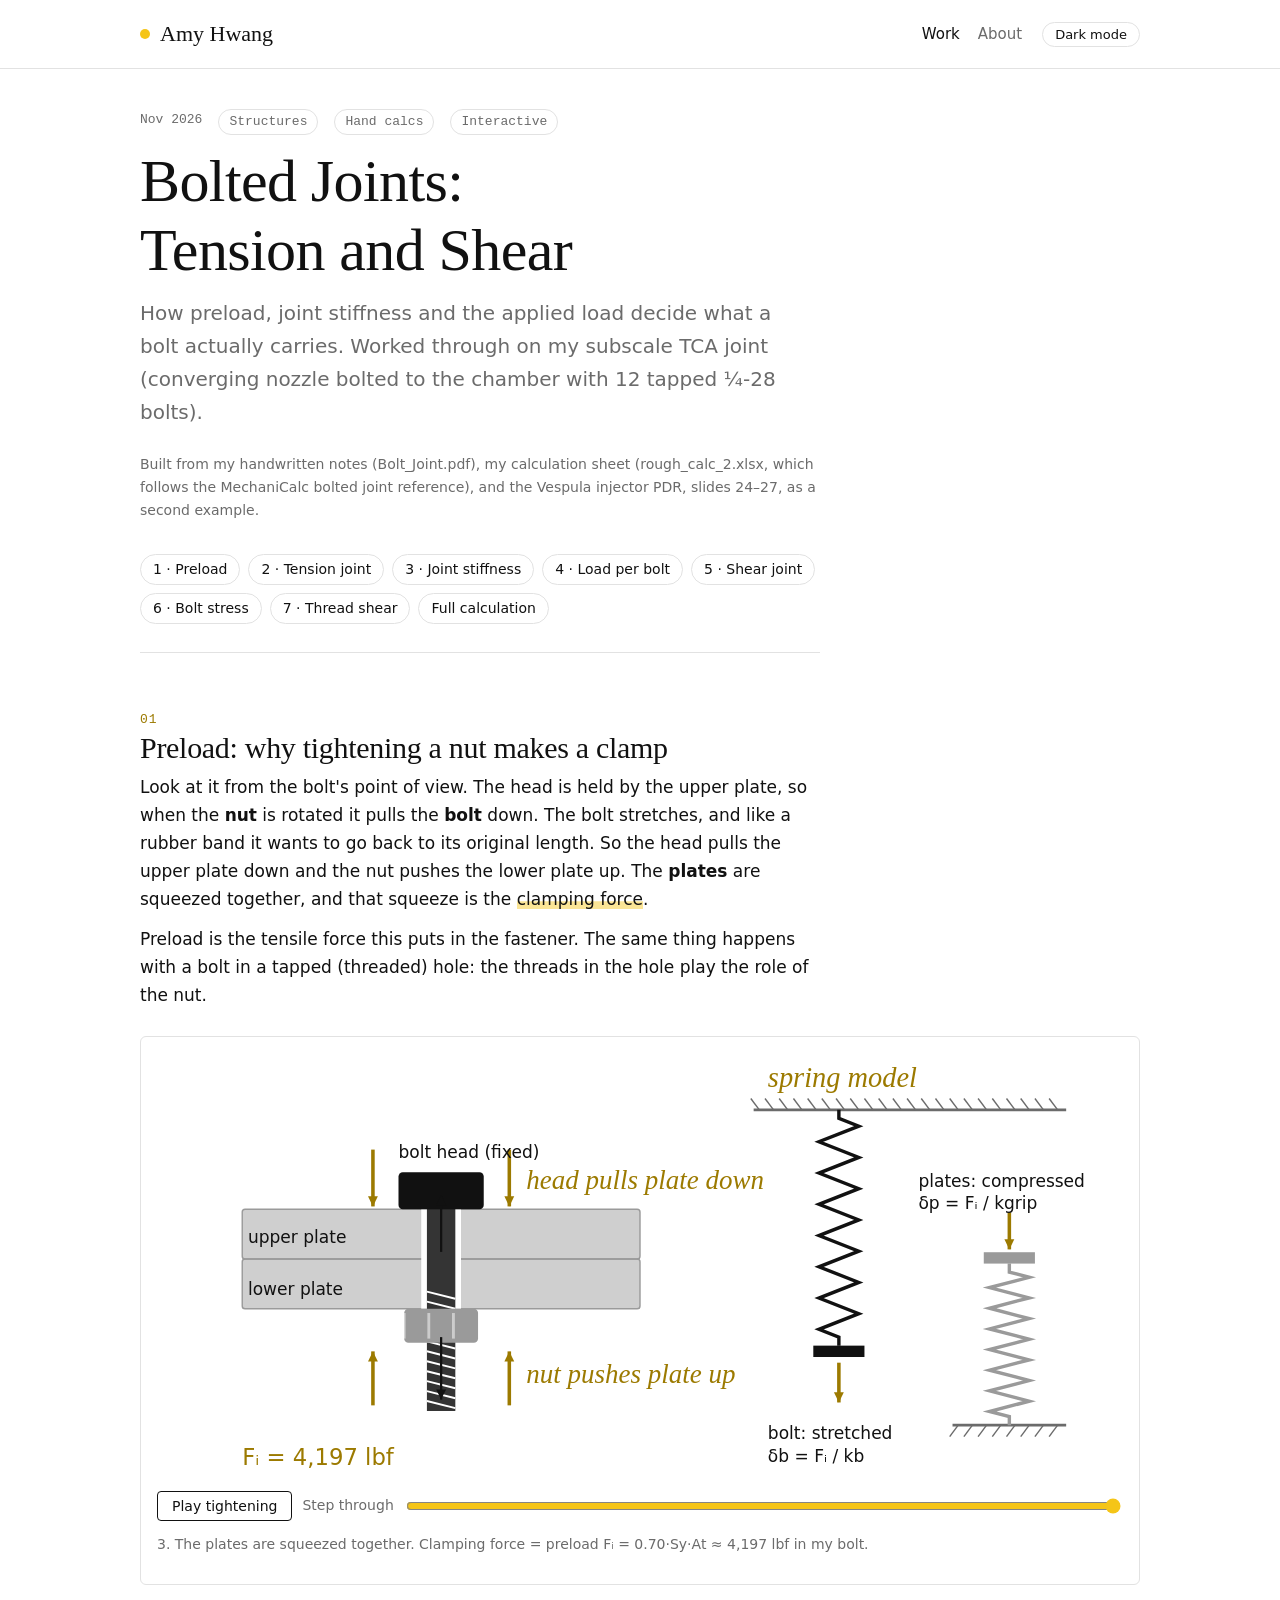
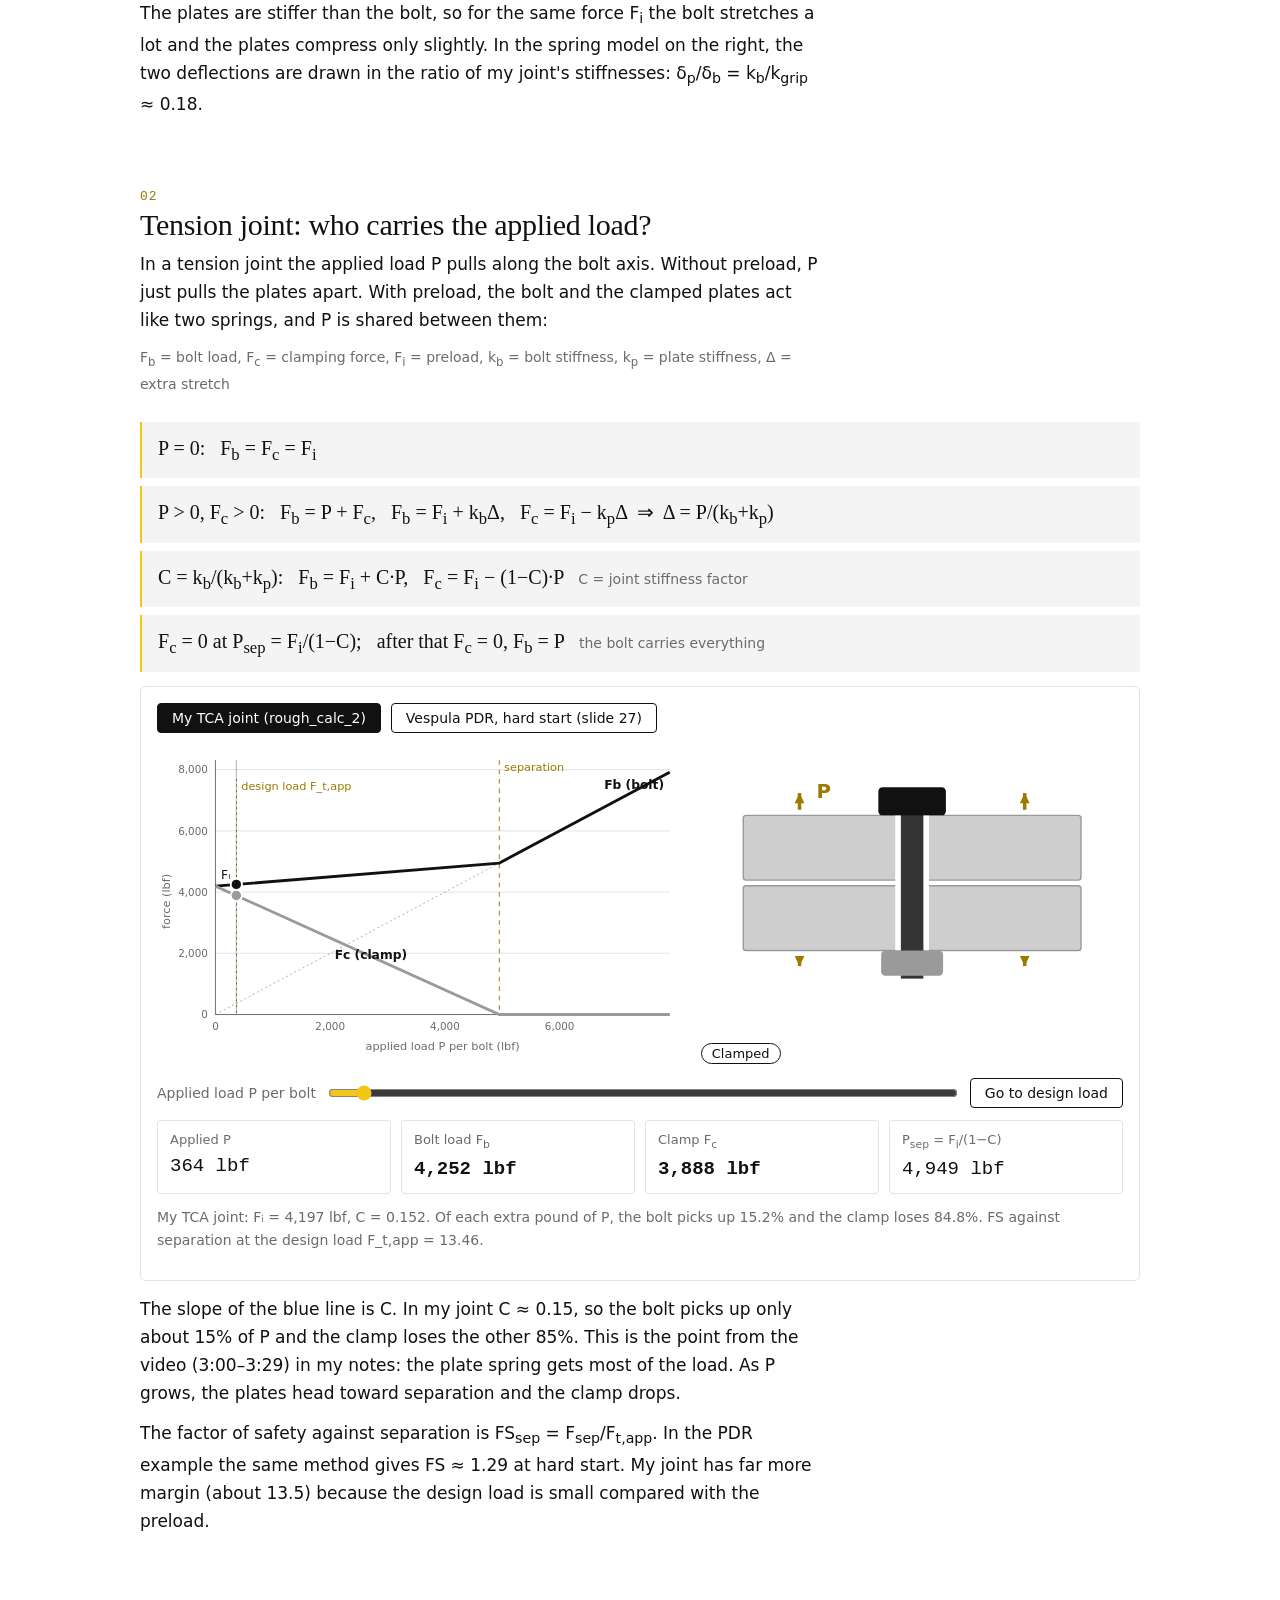
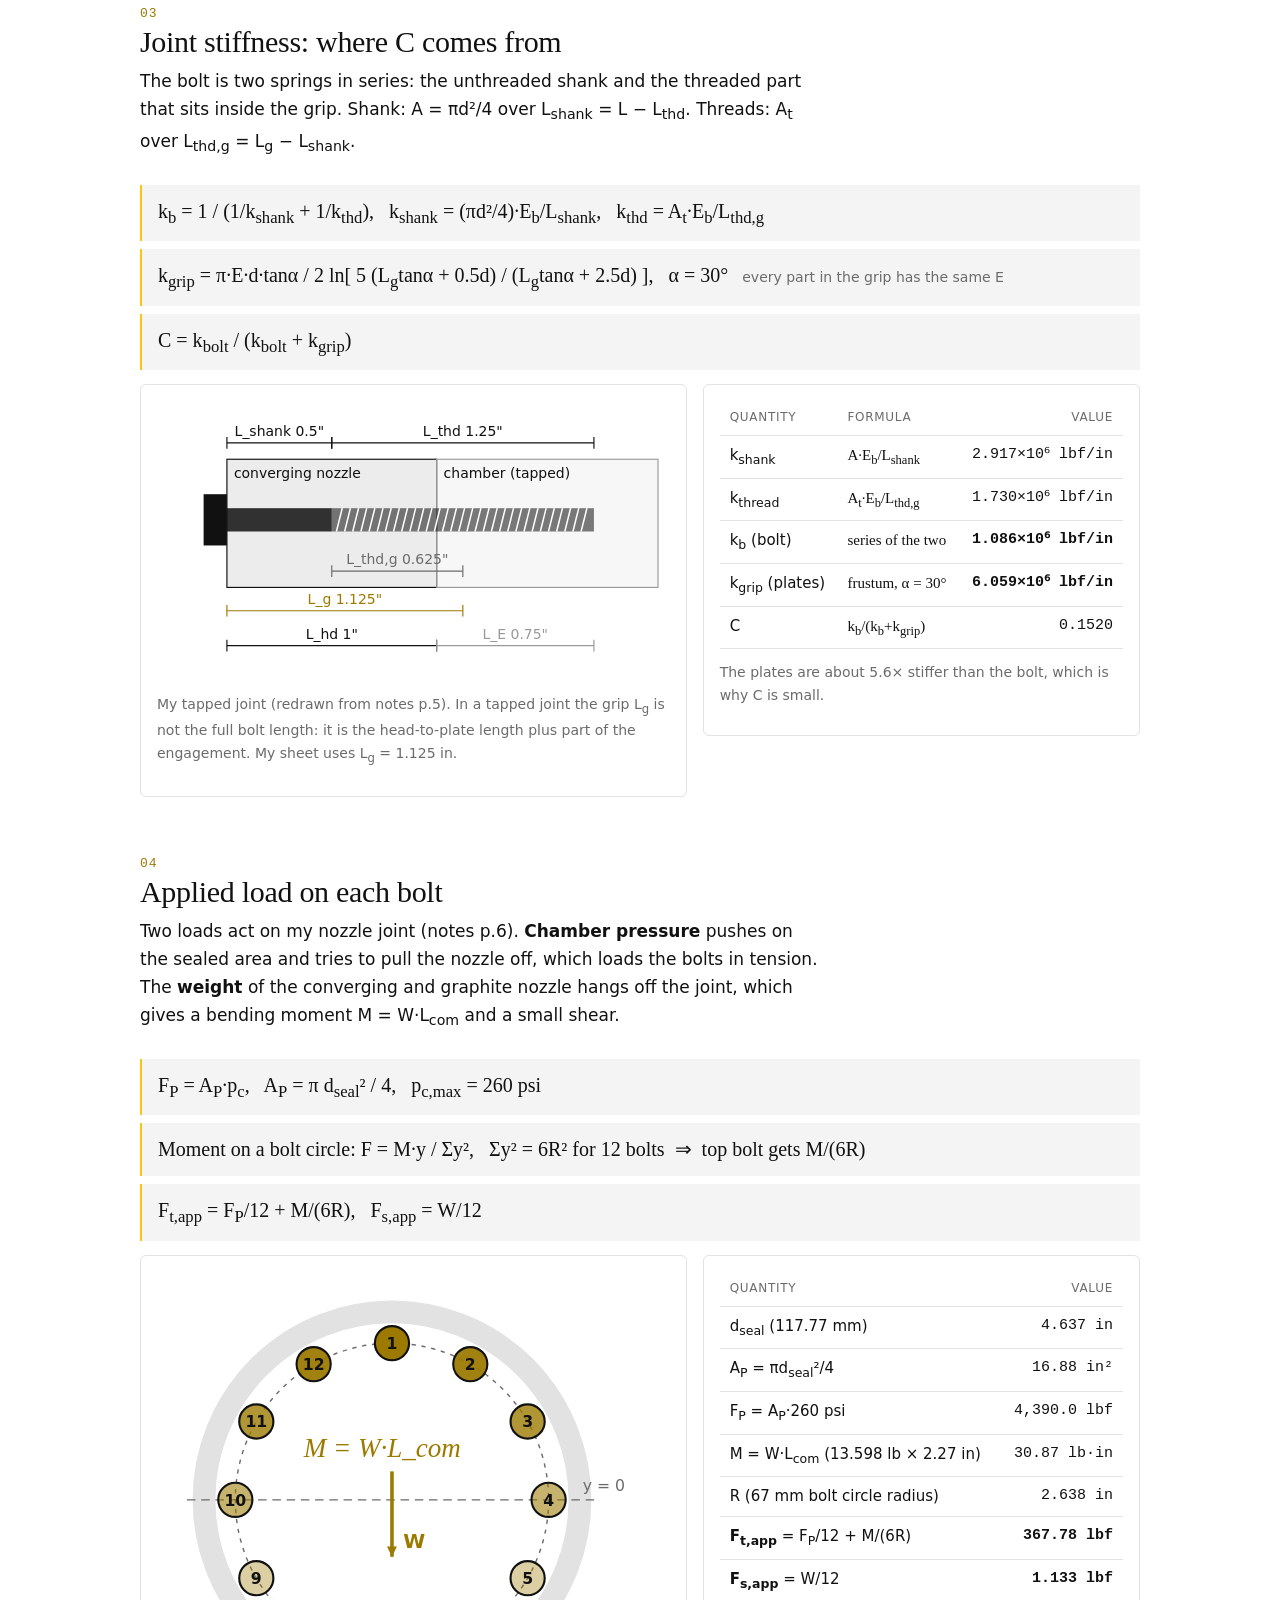
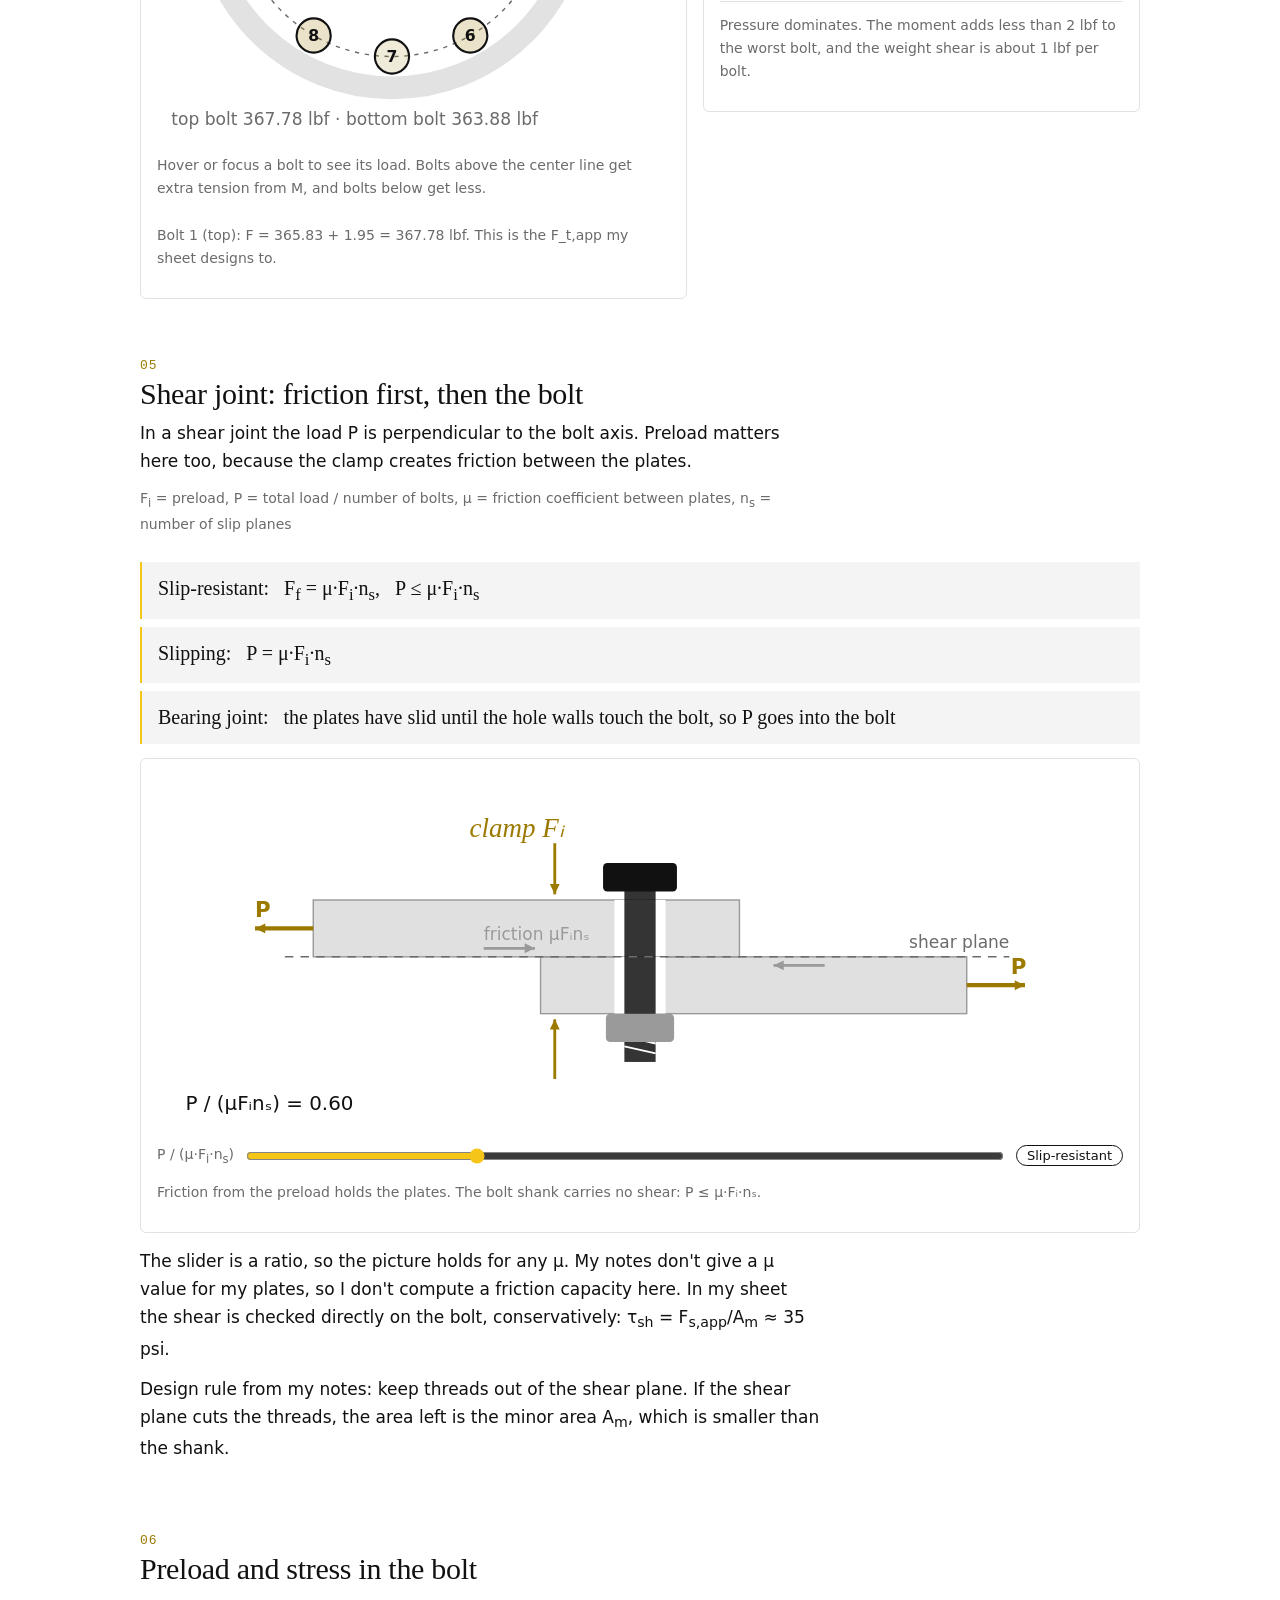
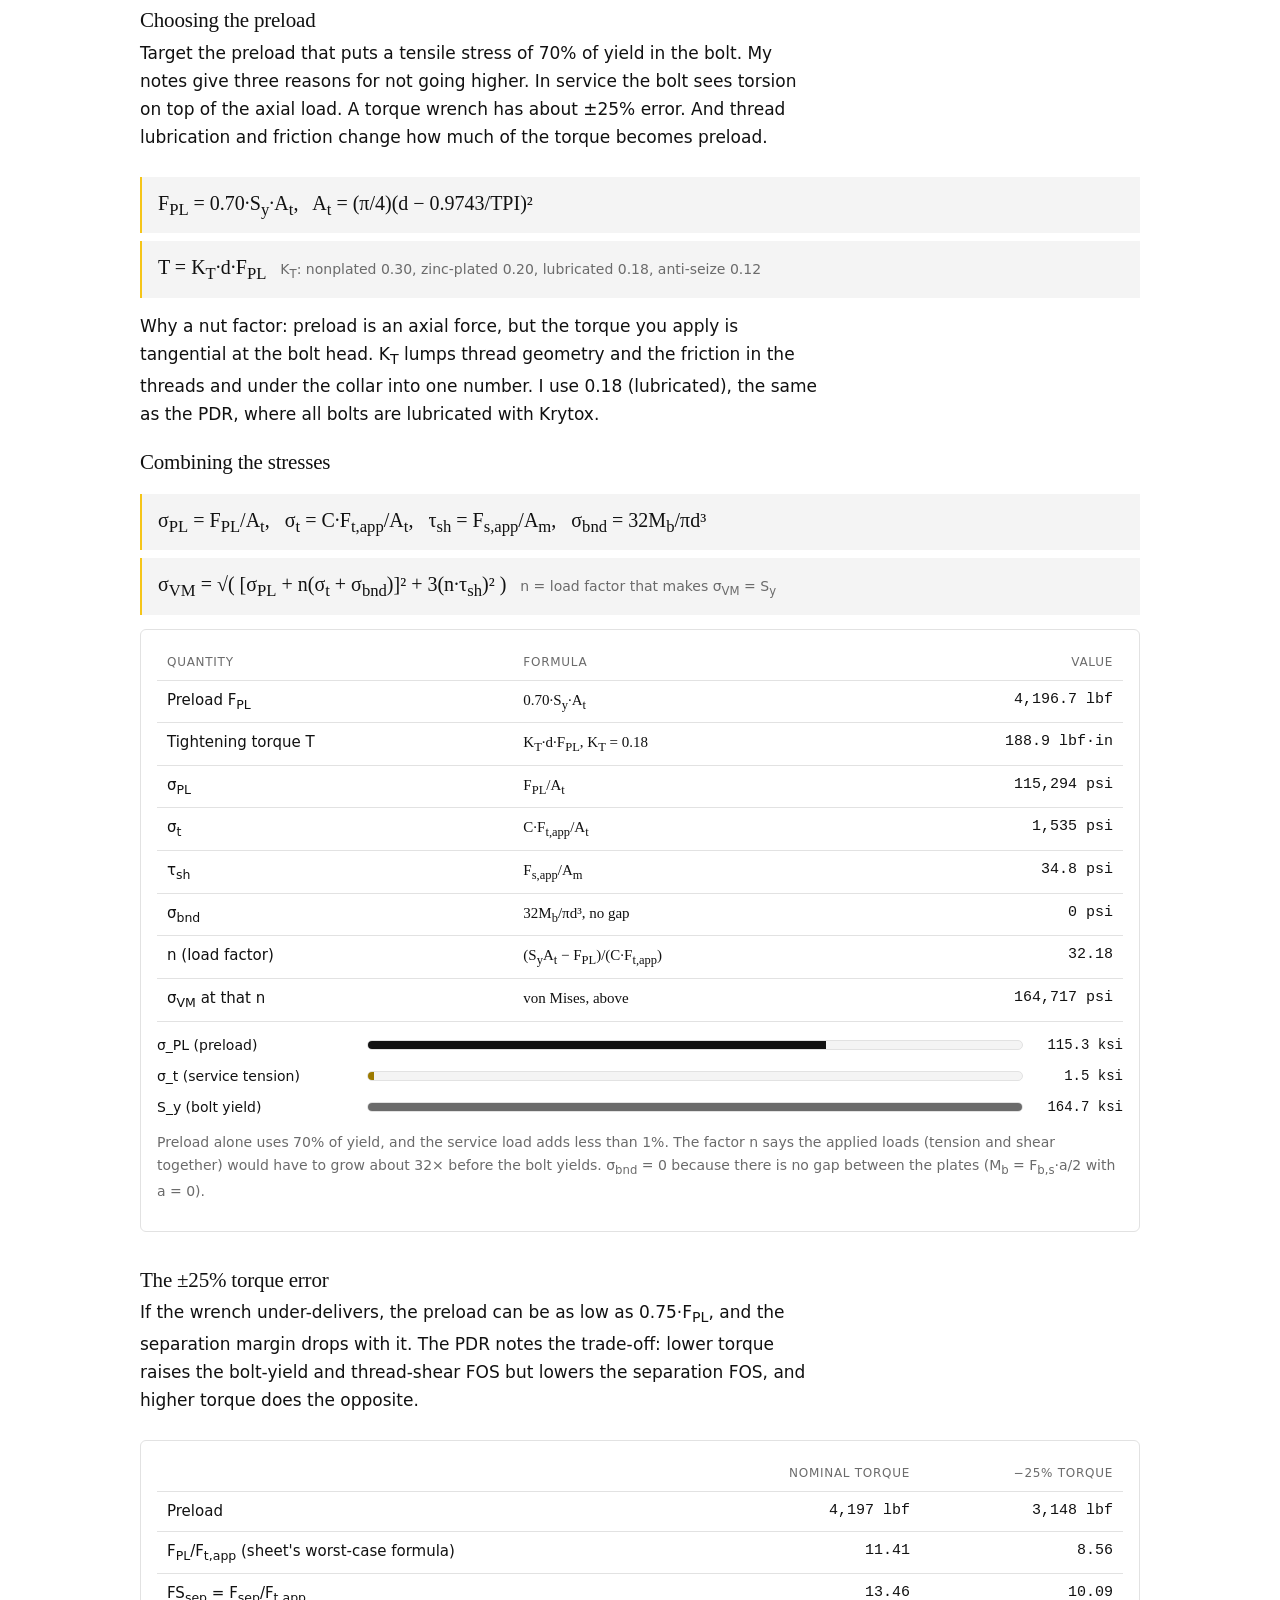
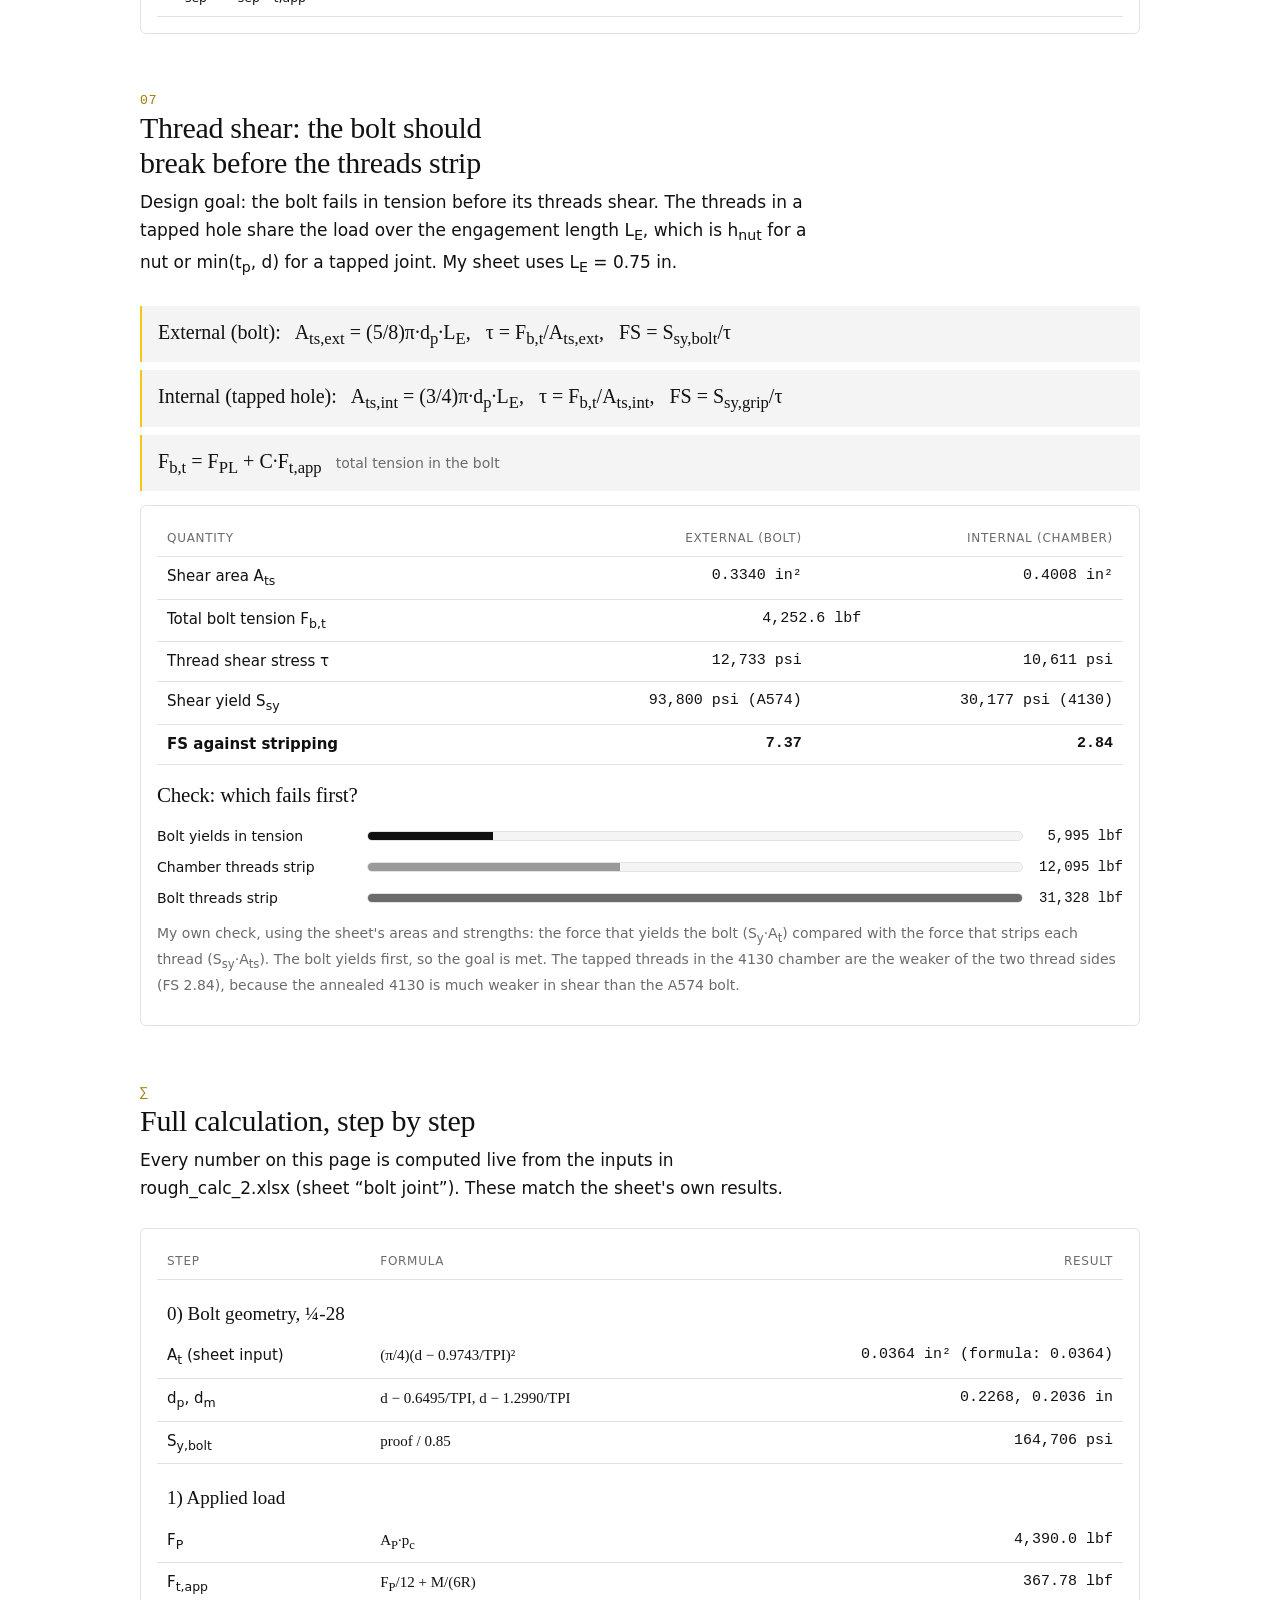
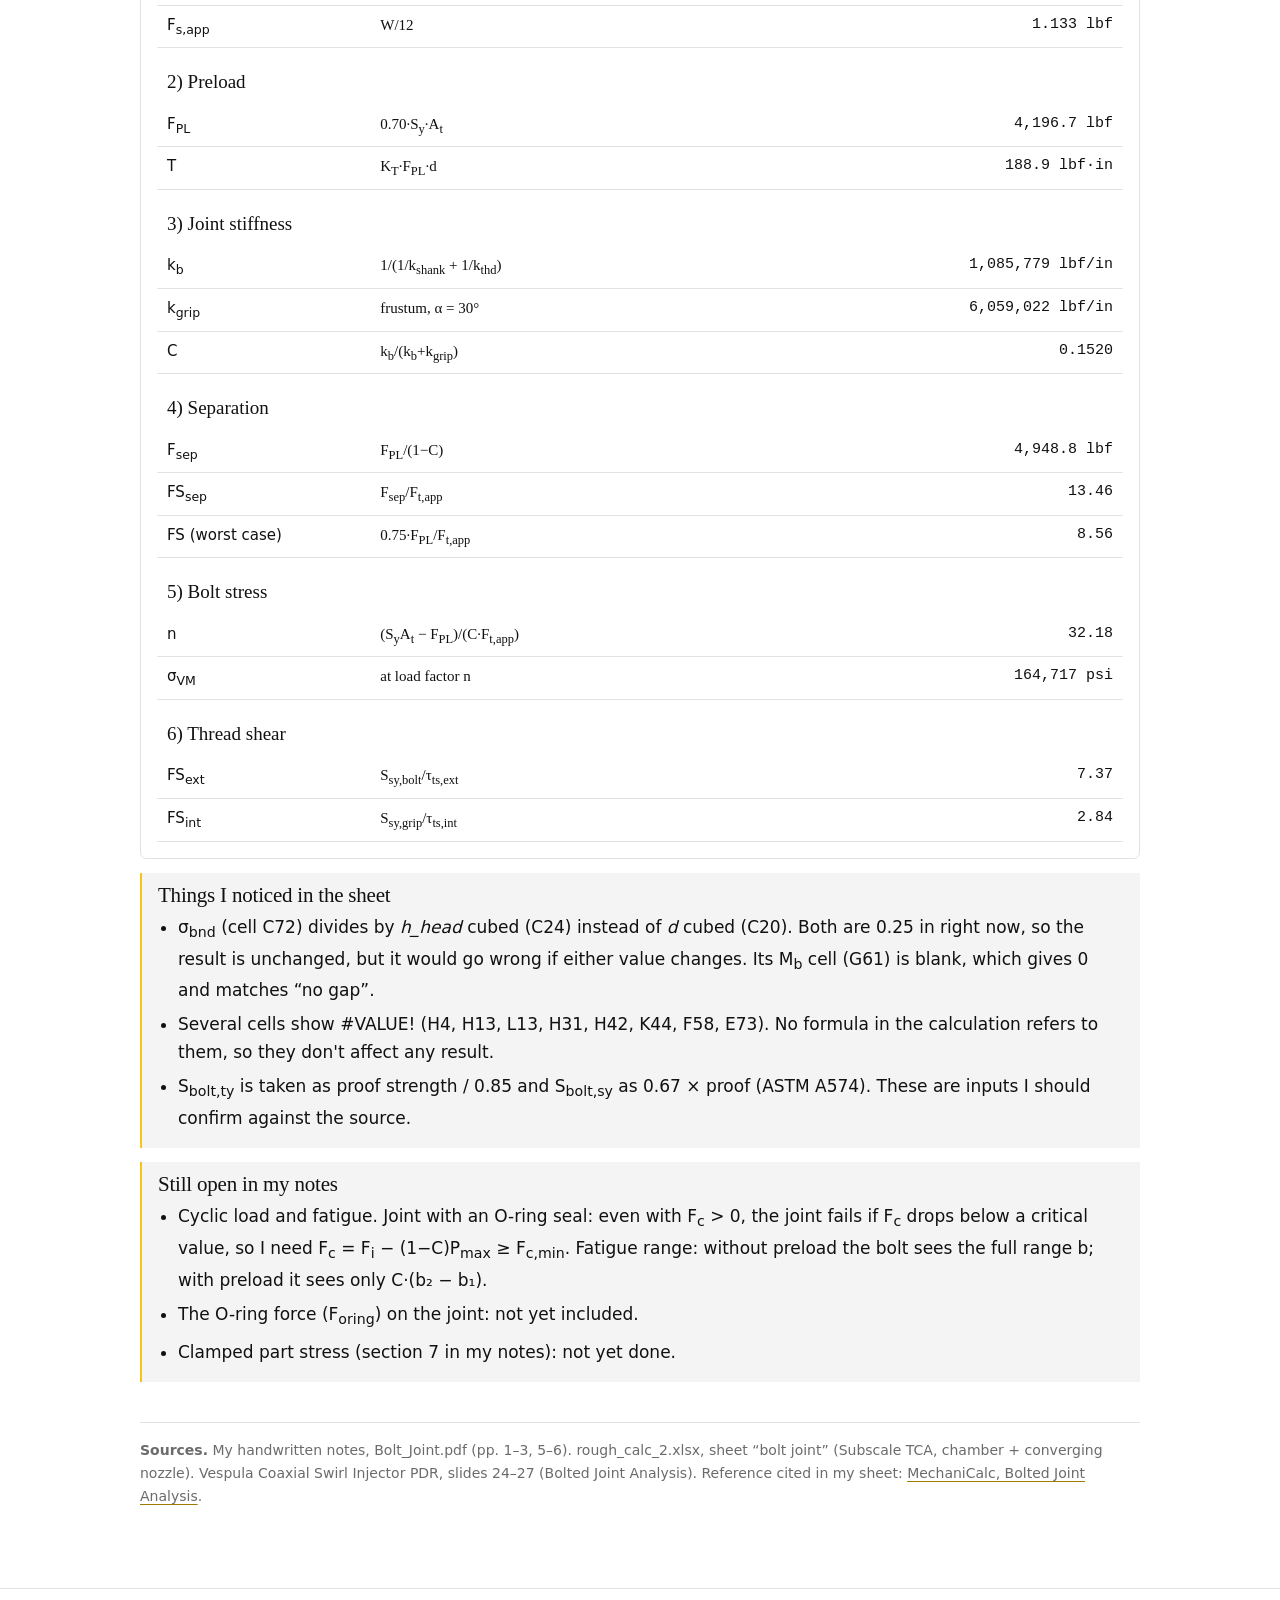
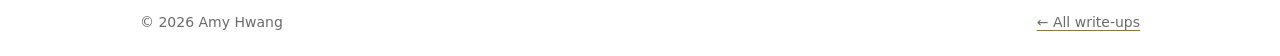
==== commit 41d3a78e: "Add files via upload" ====
--- a/bolt-joints.html
+++ b/bolt-joints.html
@@ -7,8 +7,8 @@
 <link rel="preconnect" href="https://fonts.googleapis.com">
 <link rel="preconnect" href="https://fonts.gstatic.com" crossorigin>
 <link href="https://fonts.googleapis.com/css2?family=IBM+Plex+Mono:wght@400;500&family=IBM+Plex+Sans:wght@400;500;600&family=Newsreader:ital,opsz,wght@0,6..72,400;0,6..72,500;1,6..72,400&display=swap" rel="stylesheet">
-<link rel="stylesheet" href="../assets/site.css">
-<script src="../assets/site.js"></script>
+<link rel="stylesheet" href="site.css">
+<script src="site.js"></script>
 <style>
 svg text{font-family:var(--f-body)}
 svg .hand{font-family:var(--f-display);font-style:italic}
@@ -17,8 +17,8 @@
 </head>
 <body>
 <header class="site-head"><div class="in">
-  <a class="brand" href="../index.html"><span class="dot" aria-hidden="true"></span>Amy Hwang</a>
-  <nav class="site-nav" aria-label="Main"><a href="../index.html#work" aria-current="page">Work</a><a href="../index.html#about">About</a></nav>
+  <a class="brand" href="index.html"><span class="dot" aria-hidden="true"></span>Amy Hwang</a>
+  <nav class="site-nav" aria-label="Main"><a href="index.html#work" aria-current="page">Work</a><a href="index.html#about">About</a></nav>
   <button class="theme-btn" type="button">Dark mode</button>
 </div></header>
 <div class="wrap">
@@ -267,7 +267,7 @@
   <p><strong>Sources.</strong> My handwritten notes, Bolt_Joint.pdf (pp. 1–3, 5–6). rough_calc_2.xlsx, sheet “bolt joint” (Subscale TCA, chamber + converging nozzle). Vespula Coaxial Swirl Injector PDR, slides 24–27 (Bolted Joint Analysis). Reference cited in my sheet: <a href="https://mechanicalc.com/reference/bolted-joint-analysis">MechaniCalc, Bolted Joint Analysis</a>.</p>
 </div>
 </div>
-<footer class="site-foot"><div class="in"><span>© <span id="year">2026</span> Amy Hwang</span><a href="../index.html">← All write-ups</a></div></footer>
+<footer class="site-foot"><div class="in"><span>© <span id="year">2026</span> Amy Hwang</span><a href="index.html">← All write-ups</a></div></footer>
 
 <script>
 (function(){
--- a/site.css
+++ b/site.css
@@ -0,0 +1,128 @@
+/* Portfolio design system: black & white, one accent: yellow.
+   --accent is for fills and marks; --accent-text is the same hue dark enough to read on the background.
+   Change both in each block to recolor the whole site.
+   Layout: one narrow reading column; figures and tables may break out wider. */
+:root{
+  --bg:#ffffff;
+  --ink:#111111;
+  --muted:#6b6b6b;
+  --line:#e2e2e2;
+  --soft:#f4f4f4;
+  --mid:#9a9a9a;
+  --accent:#f5c518;
+  --accent-text:#9c7a00;
+  --on-accent:#111111;
+  --f-display:"Newsreader", Georgia, "Times New Roman", serif;
+  --f-body:"IBM Plex Sans", "Segoe UI", system-ui, sans-serif;
+  --f-mono:"IBM Plex Mono", ui-monospace, Menlo, Consolas, monospace;
+  color-scheme:light;
+}
+@media (prefers-color-scheme: dark){
+  :root:not([data-theme="light"]){
+    --bg:#0b0b0b; --ink:#f2f2f2; --muted:#9b9b9b; --line:#262626; --soft:#161616; --mid:#6e6e6e;
+    --accent:#ffd43b; --accent-text:#ffd43b; --on-accent:#0b0b0b; color-scheme:dark;
+  }
+}
+:root[data-theme="dark"]{
+  --bg:#0b0b0b; --ink:#f2f2f2; --muted:#9b9b9b; --line:#262626; --soft:#161616; --mid:#6e6e6e;
+  --accent:#ffd43b; --accent-text:#ffd43b; --on-accent:#0b0b0b; color-scheme:dark;
+}
+
+*{box-sizing:border-box}
+html{background:var(--bg)}
+body{margin:0;background:var(--bg);color:var(--ink);font-family:var(--f-body);font-size:17px;line-height:1.65;-webkit-font-smoothing:antialiased}
+a{color:inherit;text-decoration-color:var(--accent-text);text-underline-offset:3px}
+a:hover{color:var(--accent-text)}
+:focus-visible{outline:2px solid var(--accent-text);outline-offset:3px}
+h1,h2,h3{font-family:var(--f-display);font-weight:500;line-height:1.15;text-wrap:balance;margin:0;letter-spacing:-.01em}
+h1{font-size:clamp(38px,6vw,60px)}
+h2{font-size:30px;margin-bottom:8px}
+h3{font-size:21px;margin:22px 0 6px}
+p{margin:0 0 12px}
+img,svg,canvas{max-width:100%}
+
+/* ---- site chrome ---- */
+.site-head{border-bottom:1px solid var(--line)}
+.site-head .in{max-width:1040px;margin:0 auto;padding:16px 20px;display:flex;align-items:center;gap:20px;flex-wrap:wrap}
+.brand{font-family:var(--f-display);font-size:22px;text-decoration:none;display:flex;align-items:center;gap:10px}
+.brand .dot{width:10px;height:10px;border-radius:50%;background:var(--accent)}
+.site-nav{display:flex;gap:18px;margin-left:auto;font-size:15px}
+.site-nav a{text-decoration:none;color:var(--muted)}
+.site-nav a:hover,.site-nav a[aria-current="page"]{color:var(--ink)}
+.theme-btn{font:500 13px var(--f-body);background:none;border:1px solid var(--line);color:var(--ink);border-radius:999px;padding:4px 12px;cursor:pointer}
+.theme-btn:hover{border-color:var(--ink)}
+.site-foot{border-top:1px solid var(--line);margin-top:80px}
+.site-foot .in{max-width:1040px;margin:0 auto;padding:22px 20px;font-size:14px;color:var(--muted);display:flex;gap:16px;flex-wrap:wrap;justify-content:space-between}
+
+.wrap{max-width:1040px;margin:0 auto;padding:40px 20px 0}
+.col{max-width:680px}
+.eyebrow{font-family:var(--f-mono);font-size:12px;letter-spacing:.12em;text-transform:uppercase;color:var(--muted)}
+.lede{font-size:20px;color:var(--muted);max-width:640px}
+.accent{color:var(--accent-text)}
+.mono{font-family:var(--f-mono)}
+
+/* ---- post building blocks ---- */
+.post-head{display:grid;gap:12px;padding-bottom:28px;border-bottom:1px solid var(--line)}
+.meta{display:flex;flex-wrap:wrap;gap:8px 16px;font-family:var(--f-mono);font-size:13px;color:var(--muted)}
+.tag{border:1px solid var(--line);border-radius:999px;padding:1px 10px}
+nav.toc{display:flex;flex-wrap:wrap;gap:8px;margin-top:8px}
+nav.toc a{font-size:14px;text-decoration:none;border:1px solid var(--line);border-radius:999px;padding:3px 12px}
+nav.toc a:hover{border-color:var(--ink);color:var(--ink)}
+section{padding-top:56px;display:grid;gap:14px}
+.num{font-family:var(--f-mono);font-size:13px;color:var(--accent-text);letter-spacing:.08em}
+
+.eq{font-family:var(--f-display);font-size:20px;border-left:2px solid var(--accent);padding:10px 16px;background:var(--soft);overflow-x:auto;white-space:nowrap}
+.eq .lbl{font-family:var(--f-body);font-size:14px;color:var(--muted);margin-left:14px}
+.eqs{display:grid;gap:8px}
+.math{overflow-x:auto;padding:4px 0}
+
+.fig{border:1px solid var(--line);border-radius:6px;padding:16px;display:grid;gap:12px;background:var(--bg)}
+.fig svg{width:100%;height:auto;display:block}
+.cap{font-size:14px;color:var(--muted)}
+.controls{display:flex;flex-wrap:wrap;gap:10px;align-items:center}
+button.btn{font:500 14px var(--f-body);color:var(--ink);background:var(--bg);border:1px solid var(--ink);border-radius:4px;padding:6px 14px;cursor:pointer}
+button.btn:hover{background:var(--ink);color:var(--bg)}
+button.btn[aria-pressed="true"]{background:var(--ink);color:var(--bg)}
+button.btn.primary{background:var(--accent);border-color:var(--accent);color:var(--on-accent)}
+input[type=range]{accent-color:var(--accent);flex:1;min-width:180px}
+.readouts{display:grid;grid-template-columns:repeat(auto-fit,minmax(150px,1fr));gap:10px}
+.ro{border:1px solid var(--line);border-radius:4px;padding:8px 12px}
+.ro .k{font-size:13px;color:var(--muted)}
+.ro .v{font-family:var(--f-mono);font-size:19px;font-variant-numeric:tabular-nums}
+.chip{display:inline-block;font:500 13px var(--f-body);padding:2px 10px;border-radius:999px;border:1px solid var(--ink)}
+.chip.ok{color:var(--ink)}
+.chip.warn{color:var(--accent-text);border-color:var(--accent-text)}
+.chip.bad{background:var(--accent);border-color:var(--accent);color:var(--on-accent)}
+.two{display:grid;grid-template-columns:1.25fr 1fr;gap:16px;align-items:start}
+@media (max-width:760px){.two{grid-template-columns:1fr}}
+.tablewrap{overflow-x:auto}
+table{border-collapse:collapse;width:100%;font-size:15px}
+th,td{text-align:left;padding:7px 10px;border-bottom:1px solid var(--line);vertical-align:top}
+th{font-size:12px;color:var(--muted);font-weight:500;text-transform:uppercase;letter-spacing:.06em}
+td.v{font-family:var(--f-mono);font-variant-numeric:tabular-nums;white-space:nowrap;text-align:right}
+td.f{font-family:var(--f-display);white-space:nowrap}
+tr.grp td{font-family:var(--f-display);font-size:19px;padding-top:18px;border-bottom:none}
+.callout{border-left:2px solid var(--accent);padding:10px 16px;background:var(--soft)}
+.callout h3{margin-top:0}
+.callout ul{margin:0;padding-left:20px}
+.callout li{margin-bottom:6px}
+.compare{display:grid;gap:8px}
+.bar{display:grid;grid-template-columns:200px 1fr 90px;gap:10px;align-items:center;font-size:14px}
+.bar .track{height:10px;background:var(--soft);border:1px solid var(--line);border-radius:5px;overflow:hidden}
+.bar .fill{height:100%}
+.bar .val{font-family:var(--f-mono);text-align:right;font-variant-numeric:tabular-nums}
+@media (max-width:520px){.bar{grid-template-columns:1fr 70px}.bar .track{grid-column:1/-1;order:3}}
+.b,.n,.g{font-weight:600}
+.y{box-shadow:inset 0 -.45em 0 color-mix(in srgb, var(--accent) 45%, transparent)}
+.sources{font-size:14px;color:var(--muted);border-top:1px solid var(--line);padding-top:16px;margin-top:40px}
+
+/* ---- scene player (3b1b-style stepped animation) ---- */
+.scene{border:1px solid var(--line);border-radius:6px;overflow:hidden;background:var(--bg)}
+.scene svg{display:block;width:100%;height:auto}
+.scene .bar-ctl{display:flex;align-items:center;gap:10px;padding:10px 14px;border-top:1px solid var(--line);flex-wrap:wrap}
+.scene .step-label{font-size:14px;color:var(--muted);flex-basis:100%}
+.scene .dots{display:flex;gap:6px}
+.scene .dots span{width:8px;height:8px;border-radius:50%;background:var(--line)}
+.scene .dots span.on{background:var(--accent)}
+
+@media (prefers-reduced-motion:reduce){*{scroll-behavior:auto!important;transition:none!important}}
